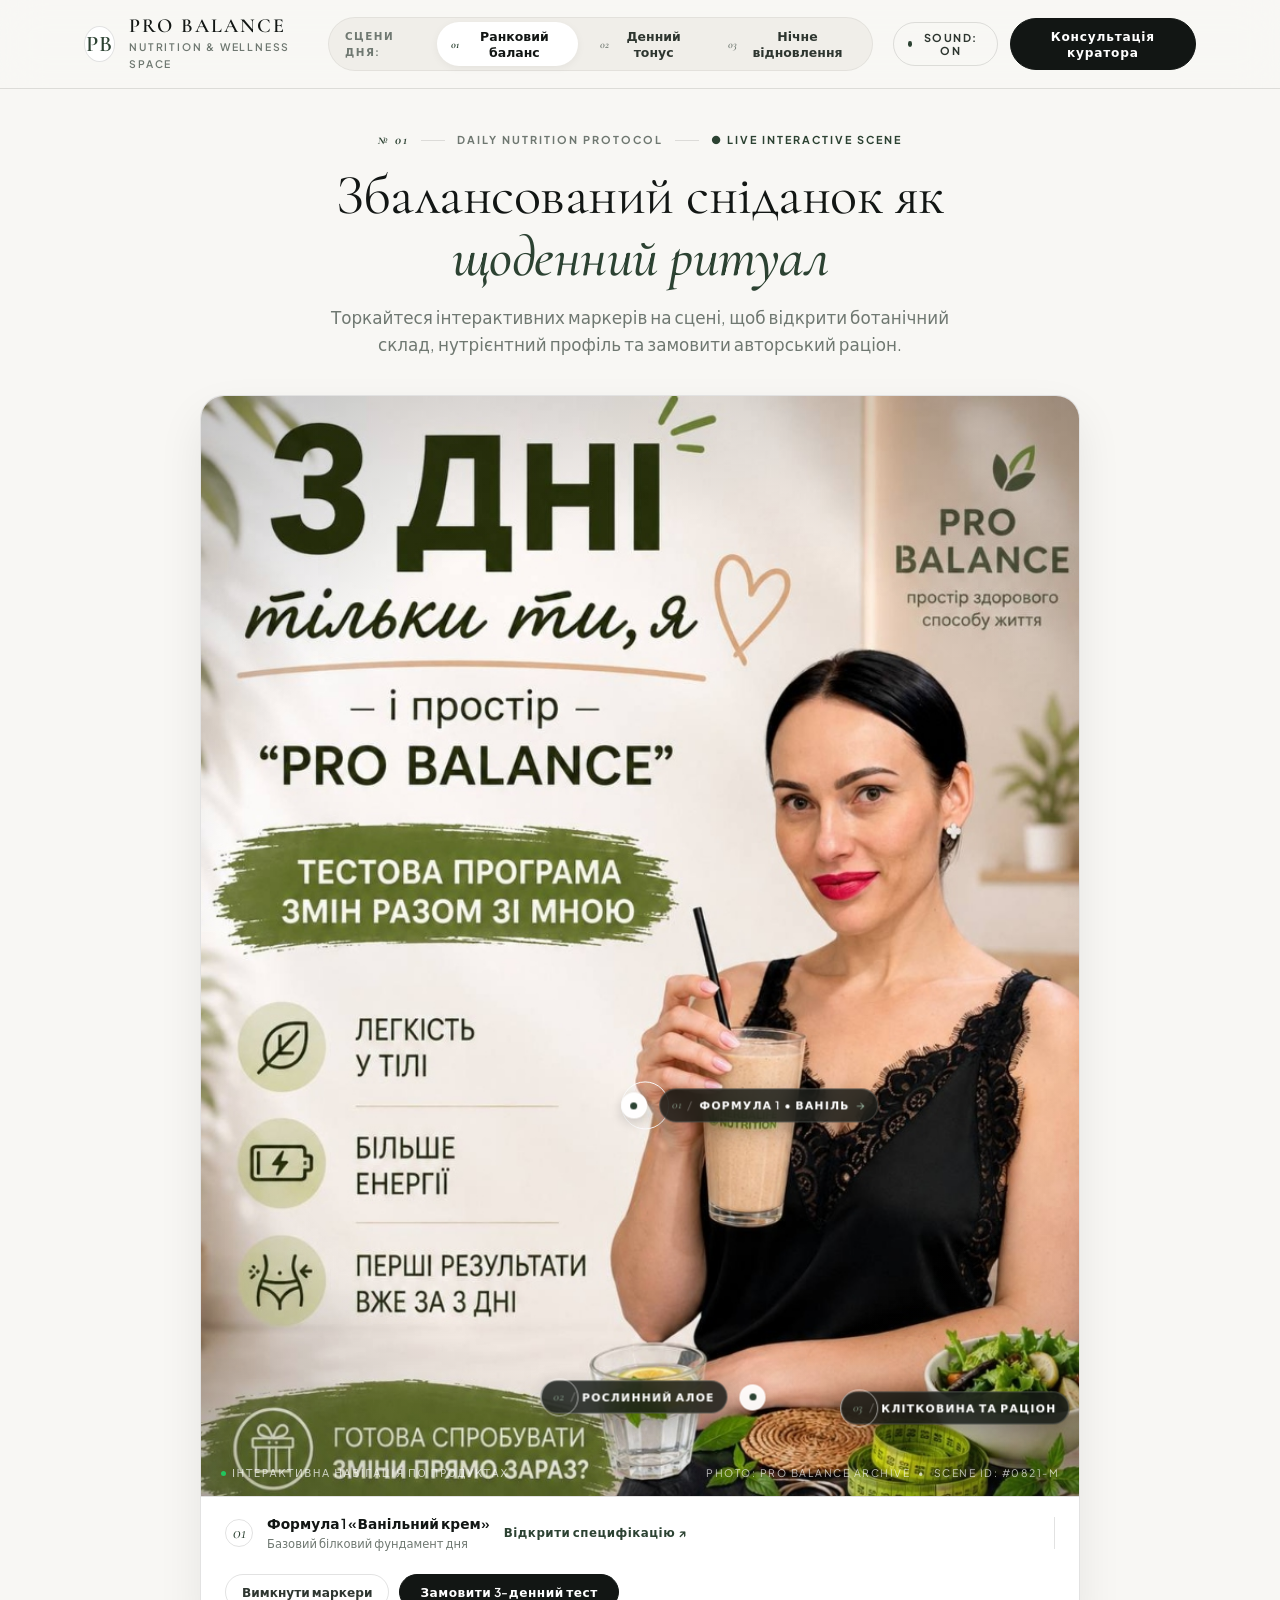
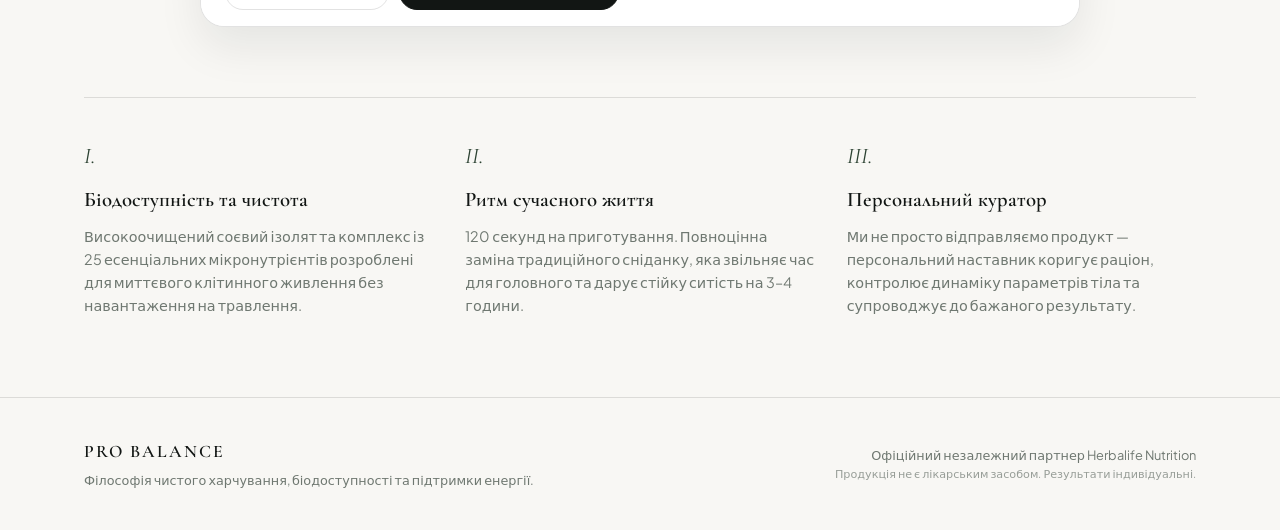
==== index.html @ 7506a728 "Deploy Herbalife WebApp" ====
<!DOCTYPE html>
<html lang="uk">
<head>
  <meta charset="UTF-8">
  <meta name="viewport" content="width=device-width, initial-scale=1.0">
  <title>PRO BALANCE • The Art of Daily Nutrition</title>
  
  <!-- Premium Editorial Typography -->
  <link rel="preconnect" href="https://fonts.googleapis.com">
  <link rel="preconnect" href="https://fonts.gstatic.com" crossorigin>
  <link href="https://fonts.googleapis.com/css2?family=Cormorant+Garamond:ital,wght@0,400;0,500;0,600;0,700;1,400;1,600&family=Plus+Jakarta+Sans:wght@300;400;500;600;700&display=swap" rel="stylesheet">
  <!-- Telegram Web App SDK -->
  <script src="https://telegram.org/js/telegram-web-app.js"></script>
  <link rel="stylesheet" href="style.css">
</head>
<body class="editorial-theme">

  <!-- Header: Quiet Luxury Navigation -->
  <header class="luxury-header">
    <div class="header-inner">
      <div class="brand-block">
        <span class="brand-monogram">PB</span>
        <div class="brand-titles">
          <span class="brand-name">PRO BALANCE</span>
          <span class="brand-tag">NUTRITION & WELLNESS SPACE</span>
        </div>
      </div>

      <nav class="scene-curator">
        <span class="curator-label">СЦЕНИ ДНЯ:</span>
        <button class="scene-tab active" data-scene="morning">
          <span class="tab-index">01</span> Ранковий баланс
        </button>
        <button class="scene-tab" data-scene="day">
          <span class="tab-index">02</span> Денний тонус
        </button>
        <button class="scene-tab" data-scene="night">
          <span class="tab-index">03</span> Нічне відновлення
        </button>
      </nav>

      <div class="header-tools">
        <button id="soundToggle" class="tool-btn" title="Акустичний супровід">
          <span class="tool-dot"></span>
          <span class="tool-label">SOUND: ON</span>
        </button>
        <button id="bookConsultBtn" class="primary-pill-btn">
          Консультація куратора
        </button>
      </div>
    </div>
  </header>

  <!-- Main Hero Stage -->
  <main class="editorial-main">
    <div class="editorial-container">
      
      <!-- Top Editorial Headline -->
      <div class="editorial-header-text">
        <div class="sub-heading-row">
          <span class="num-prefix">№ 01</span>
          <span class="divider-line"></span>
          <span class="category-title">DAILY NUTRITION PROTOCOL</span>
          <span class="divider-line"></span>
          <span class="status-indicator">● LIVE INTERACTIVE SCENE</span>
        </div>
        <h1 class="main-editorial-title">
          Збалансований сніданок як <em>щоденний ритуал</em>
        </h1>
        <p class="editorial-lead">
          Торкайтеся інтерактивних маркерів на сцені, щоб відкрити ботанічний склад, нутрієнтний профіль та замовити авторський раціон.
        </p>
      </div>

      <!-- INTERACTIVE STAGE: Editorial Frame -->
      <div class="stage-frame">
        <div class="stage-inner" id="stageContainer">
          
          <!-- Hero Photograph -->
          <img 
            src="images/hero-scene.jpg" 
            alt="Ранковий ритуал харчування з коктейлем Формула 1" 
            class="stage-image"
          />

          <!-- Subtle Atmospheric Lighting Overlay -->
          <div class="stage-vignette"></div>

          <!-- ============================================== -->
          <!-- MINIMALIST HOTSPOT 1: The Cocktail Shake       -->
          <!-- ============================================== -->
          <div class="quiet-hotspot hotspot-cocktail" id="spotShake" data-target="modalShake">
            <!-- Minimal Expanding Ring -->
            <div class="quiet-pulse-ring"></div>
            
            <!-- Sleek Interactive Dot Trigger -->
            <button class="quiet-dot-trigger" aria-label="Відкрити картку коктейлю">
              <span class="dot-core"></span>
            </button>

            <!-- Refined Glass Label Tag -->
            <div class="quiet-label-tag">
              <span class="tag-index">01</span>
              <span class="tag-separator">/</span>
              <span class="tag-name">Формула 1 • Ваніль</span>
              <span class="tag-arrow">→</span>
            </div>

            <!-- Sleek Minimalist Hover Spec Card -->
            <div class="quiet-preview-box">
              <div class="spec-col-img">
                <img src="images/product-shake.webp" alt="Баночка" class="spec-mini-can">
              </div>
              <div class="spec-col-details">
                <span class="spec-mono-label">HERBALIFE NUTRITION</span>
                <span class="spec-title">Збалансований коктейль</span>
                <div class="spec-metrics">
                  <span>25 вітамінів</span> • <span>20г білка</span> • <span>200 ккал</span>
                </div>
                <span class="spec-action">Натисніть для специфікації →</span>
              </div>
            </div>
          </div>

          <!-- ============================================== -->
          <!-- MINIMALIST HOTSPOT 2: Aloe Drink (Water)       -->
          <!-- ============================================== -->
          <div class="quiet-hotspot hotspot-aloe" id="spotAloe" data-target="modalAloe">
            <div class="quiet-pulse-ring subtle"></div>
            <button class="quiet-dot-trigger" aria-label="Рослинний напій Алое">
              <span class="dot-core"></span>
            </button>
            <div class="quiet-label-tag">
              <span class="tag-index">02</span>
              <span class="tag-separator">/</span>
              <span class="tag-name">Рослинний Алое</span>
            </div>
          </div>

          <!-- ============================================== -->
          <!-- MINIMALIST HOTSPOT 3: Diet & Bowl              -->
          <!-- ============================================== -->
          <div class="quiet-hotspot hotspot-diet" id="spotDiet" data-target="modalDiet">
            <div class="quiet-pulse-ring subtle"></div>
            <button class="quiet-dot-trigger" aria-label="Раціон та клітковина">
              <span class="dot-core"></span>
            </button>
            <div class="quiet-label-tag">
              <span class="tag-index">03</span>
              <span class="tag-separator">/</span>
              <span class="tag-name">Клітковина та Раціон</span>
            </div>
          </div>

          <!-- Bottom Stage Meta Strip -->
          <div class="stage-footer-meta">
            <div class="meta-left">
              <span class="meta-dot"></span>
              <span class="meta-text">Інтерактивна навігація по продуктах</span>
            </div>
            <div class="meta-right">
              <span>PHOTO: PRO BALANCE ARCHIVE</span>
              <span>•</span>
              <span>SCENE ID: #0821-M</span>
            </div>
          </div>

        </div>

        <!-- Stage Bottom Curation Bar -->
        <div class="stage-curation-bar">
          <div class="curation-item" id="quickOpenShake">
            <span class="curation-num">01</span>
            <div class="curation-text">
              <strong>Формула 1 «Ванільний крем»</strong>
              <span>Базовий білковий фундамент дня</span>
            </div>
            <span class="curation-btn">Відкрити специфікацію ↗</span>
          </div>

          <div class="curation-divider"></div>

          <div class="curation-actions">
            <button class="btn-clean-ghost" id="pulseControlBtn">
              Вимкнути маркери
            </button>
            <button class="btn-clean-dark" id="btnQuickOrder">
              Замовити 3-денний тест
            </button>
          </div>
        </div>
      </div>

      <!-- Brand Philosophy / Editorial Grid -->
      <section class="editorial-manifesto">
        <div class="manifesto-col">
          <span class="col-num">I.</span>
          <h3>Біодоступність та чистота</h3>
          <p>
            Високоочищений соєвий ізолят та комплекс із 25 есенціальних мікронутрієнтів розроблені для миттєвого клітинного живлення без навантаження на травлення.
          </p>
        </div>
        <div class="manifesto-col">
          <span class="col-num">II.</span>
          <h3>Ритм сучасного життя</h3>
          <p>
            120 секунд на приготування. Повноцінна заміна традиційного сніданку, яка звільняє час для головного та дарує стійку ситість на 3–4 години.
          </p>
        </div>
        <div class="manifesto-col">
          <span class="col-num">III.</span>
          <h3>Персональний куратор</h3>
          <p>
            Ми не просто відправляємо продукт — персональний наставник коригує раціон, контролює динаміку параметрів тіла та супроводжує до бажаного результату.
          </p>
        </div>
      </section>

    </div>
  </main>

  <!-- ============================================================
       MODAL: FORMULA 1 (Quiet Luxury Editorial Specification)
       ============================================================ -->
  <div class="luxury-modal-overlay" id="modalShake" role="dialog" aria-modal="true">
    <div class="luxury-modal-window">
      <button class="luxury-close-btn" id="closeShakeBtn" aria-label="Закрити">&times;</button>
      
      <div class="modal-content-grid">
        
        <!-- Left: Pure Visual Studio -->
        <div class="modal-studio-pane">
          <div class="studio-header-meta">
            <span class="studio-code">ART. #0141</span>
            <span class="studio-badge">FORMULA 1 ORIGINAL</span>
          </div>

          <div class="studio-canvas" id="studioCanvas">
            <div class="studio-light-halo"></div>
            <img 
              src="images/product-shake.webp" 
              alt="Herbalife Formula 1 Canister" 
              class="studio-canister-img"
              id="studioCanister"
            />
            <div class="studio-pedestal"></div>
          </div>

          <!-- Clinical Micro-Specs -->
          <div class="clinical-specs">
            <div class="spec-cell">
              <span class="cell-number">20 g</span>
              <span class="cell-label">PROTEIN COMPLEX</span>
            </div>
            <div class="spec-sep"></div>
            <div class="spec-cell">
              <span class="cell-number">25</span>
              <span class="cell-label">VITAMINS & MINERALS</span>
            </div>
            <div class="spec-sep"></div>
            <div class="spec-cell">
              <span class="cell-number">214</span>
              <span class="cell-label">KCAL / SERVING</span>
            </div>
          </div>

          <div class="studio-footer-note">
            Сертифіковано згідно міжнародних стандартів контролю якості.
          </div>
        </div>

        <!-- Right: Curated Specification & Order -->
        <div class="modal-spec-pane">
          <div class="spec-header">
            <span class="spec-kicker">ЗБАЛАНСОВАНИЙ КОКТЕЙЛЬ</span>
            <h2 class="spec-main-title">Формула 1</h2>
            <span class="spec-french-subtitle">Formule 1 • Shake Nutritionnel Équilibré</span>
          </div>

          <div class="spec-editorial-text">
            Науково вивірена матриця рослинного білка високого ступеня очищення, харчових волокон та антиоксидантного комплексу. Створена для легкого контролю ваги, підтримки м'язового тонусу та чиforegroundної енергії.
          </div>

          <!-- Flavour Swatches (Monochrome & Minimalist) -->
          <div class="spec-block">
            <div class="block-header">
              <span class="block-title">ОБЕРІТЬ СМАКОВИЙ ПРОФІЛЬ:</span>
              <span class="flavor-name-display" id="selectedFlavorDisplay">Ванільний крем</span>
            </div>
            
            <div class="flavor-swatches">
              <button class="swatch-btn active" data-flavor="Ванільний крем" title="Ванільний крем">
                <span class="swatch-circle vanilla"></span>
                <span class="swatch-text">Ваніль</span>
              </button>
              <button class="swatch-btn" data-flavor="Шоколадний велюр" title="Шоколадний велюр">
                <span class="swatch-circle choco"></span>
                <span class="swatch-text">Шоколад</span>
              </button>
              <button class="swatch-btn" data-flavor="Свіжа полуниця" title="Свіжа полуниця">
                <span class="swatch-circle berry"></span>
                <span class="swatch-text">Полуниця</span>
              </button>
              <button class="swatch-btn" data-flavor="Ароматне капучино" title="Ароматне капучино">
                <span class="swatch-circle coffee"></span>
                <span class="swatch-text">Капучино</span>
              </button>
              <button class="swatch-btn" data-flavor="Печиво з вершками" title="Печиво з вершками">
                <span class="swatch-circle cookie"></span>
                <span class="swatch-text">Печиво</span>
              </button>
            </div>
          </div>

          <!-- Format Choice (Clean Minimal Cards) -->
          <div class="spec-block">
            <div class="block-header">
              <span class="block-title">ФОРМАТ ПОСТАВКИ:</span>
            </div>

            <div class="format-options">
              <label class="format-card active">
                <input type="radio" name="formatOption" value="test-drive" checked>
                <div class="format-content">
                  <div class="format-top">
                    <span class="format-badge">СТАРТОВИЙ НАБІР</span>
                    <span class="format-price">3-Денний Тест</span>
                  </div>
                  <div class="format-desc">
                    Сет пробних порцій + концентрат Алое + супровід персонального консультанта.
                  </div>
                </div>
              </label>

              <label class="format-card">
                <input type="radio" name="formatOption" value="full-jar">
                <div class="format-content">
                  <div class="format-top">
                    <span class="format-badge subtle">ПОВНИЙ КУРС</span>
                    <span class="format-price">Банка 550 г (21 порція)</span>
                  </div>
                  <div class="format-desc">
                    Базовий місячний курс щоденних збалансованих сніданків.
                  </div>
                </div>
              </label>
            </div>
          </div>

          <!-- Order Actions -->
          <div class="spec-cta-row">
            <button class="btn-luxury-action" id="openCheckoutFromShake">
              Оформити замовлення
            </button>
            <button class="btn-luxury-outline" id="openChatConsult">
              Поставити питання нутриціологу
            </button>
          </div>

          <div class="spec-terms-note">
            Офіційний продукт Herbalife Nutrition • Доставка Новою Поштою по всій Україні • Безпечна оплата
          </div>

        </div>

      </div>
    </div>
  </div>

  <!-- ============================================================
       SECONDARY MODAL: ALOE CONCENTRATE
       ============================================================ -->
  <div class="luxury-modal-overlay" id="modalAloe" role="dialog" aria-modal="true">
    <div class="luxury-modal-window mini-luxury">
      <button class="luxury-close-btn" data-close-generic>&times;</button>
      <div class="mini-luxury-inner">
        <span class="spec-kicker">ГІДРАТАЦІЯ ТА ОЧИЩЕННЯ</span>
        <h2 class="spec-main-title">Рослинний напій Алое</h2>
        <p class="mini-spec-text">
          Органічний сік листя алое вера першого холодного віджиму. М'яко готує шлунково-кишковий тракт до прийому поживних речовин, регулює природний водний баланс та очищує організм.
        </p>
        <div class="mini-bullets">
          <div class="mini-bullet-item">🌿 Природний детокс на клітинному рівні</div>
          <div class="mini-bullet-item">💧 Допомагає пити норму чистої води щодня</div>
          <div class="mini-bullet-item">🍋 Освіжаючий м'який цитрусовий акорд</div>
        </div>
        <button class="btn-luxury-action full" id="orderAloeAction">Додати в програму →</button>
      </div>
    </div>
  </div>

  <!-- ============================================================
       SECONDARY MODAL: DIET & PROTOCOL
       ============================================================ -->
  <div class="luxury-modal-overlay" id="modalDiet" role="dialog" aria-modal="true">
    <div class="luxury-modal-window mini-luxury">
      <button class="luxury-close-btn" data-close-generic>&times;</button>
      <div class="mini-luxury-inner">
        <span class="spec-kicker">СИСТЕМА PRO BALANCE</span>
        <h2 class="spec-main-title">Індивідуальний раціон</h2>
        <p class="mini-spec-text">
          Коктейль — це ключова ланка, проте фінальний результат залежить від гармонії всього дня: достатньої кількості овочевої клітковини, здорових жирів та правильного питного режиму.
        </p>
        <div class="mini-bullets">
          <div class="mini-bullet-item">📐 Програма персоналізується під ваш графік і звички</div>
          <div class="mini-bullet-item">⚖️ Фіксація перших змін у самопочутті за 72 години</div>
          <div class="mini-bullet-item">📲 Щоденний контакт із персональним наставником</div>
        </div>
        <button class="btn-luxury-action full" id="orderDietAction">Замовити розрахунок раціону →</button>
      </div>
    </div>
  </div>

  <!-- ============================================================
       CHECKOUT / CONSULTATION MODAL
       ============================================================ -->
  <div class="luxury-modal-overlay" id="modalCheckout" role="dialog" aria-modal="true">
    <div class="luxury-modal-window checkout-luxury">
      <button class="luxury-close-btn" id="closeCheckoutBtn">&times;</button>
      
      <div id="checkoutFormBlock">
        <span class="spec-kicker">ПЕРСОНАЛЬНИЙ ЗАПИТ</span>
        <h2 class="spec-main-title">Оформлення програми</h2>
        <p class="checkout-product-tag" id="checkoutTargetSummary">
          Обраний продукт: <strong>Формула 1 (Ваніль) • 3-Денний Тест</strong>
        </p>

        <form class="luxury-form" id="orderForm">
          <div class="field-group">
            <label for="clientName">Ваше ім'я</label>
            <input type="text" id="clientName" placeholder="Олена" required>
          </div>

          <div class="field-group">
            <label for="clientPhone">Телефон або нік у Telegram</label>
            <input type="text" id="clientPhone" placeholder="+38 (0__) ___-__-__ або @username" required>
          </div>

          <div class="field-group">
            <label>Бажаний формат зв'язку:</label>
            <div class="channel-selector">
              <label class="channel-card active">
                <input type="radio" name="commChannel" value="Telegram" checked>
                <span>Telegram</span>
              </label>
              <label class="channel-card">
                <input type="radio" name="commChannel" value="Viber">
                <span>Viber</span>
              </label>
              <label class="channel-card">
                <input type="radio" name="commChannel" value="Phone">
                <span>Телефонний дзвінок</span>
              </label>
            </div>
          </div>

          <button type="submit" class="btn-luxury-action full">
            Надіслати запит куратору
          </button>
        </form>
      </div>

      <!-- Success Screen -->
      <div id="checkoutSuccessBlock" style="display: none;" class="success-screen">
        <span class="success-mark">✓</span>
        <h2 class="spec-main-title">Запит прийнято</h2>
        <p class="success-text">
          Ваш персональний куратор простору <strong>Pro Balance</strong> зв'яжеться з вами протягом кількох хвилин для уточнення деталей доставки та підбору раціону.
        </p>
        <div class="success-details" id="successDetailsBox"></div>
        <button class="btn-luxury-outline full" id="btnFinishSuccess">Повернутися до сцени</button>
      </div>

    </div>
  </div>

  <!-- Footer: Editorial Footnote -->
  <footer class="luxury-footer">
    <div class="footer-inner">
      <div class="footer-col">
        <span class="footer-logo">PRO BALANCE</span>
        <p>Філософія чистого харчування, біодоступності та підтримки енергії.</p>
      </div>
      <div class="footer-col right">
        <span>Офіційний незалежний партнер Herbalife Nutrition</span>
        <span class="footer-note">Продукція не є лікарським засобом. Результати індивідуальні.</span>
      </div>
    </div>
  </footer>

  <script src="script.js"></script>
</body>
</html>
---- style.css ----
/* ============================================================
   PRO BALANCE • Editorial Quiet Luxury Design System
   Inspired by AG1, Ritual, Aesop, Kinfolk & High-End Wellness
   ============================================================ */

:root {
  --font-serif: 'Cormorant Garamond', 'Playfair Display', Georgia, serif;
  --font-sans: 'Plus Jakarta Sans', system-ui, -apple-system, sans-serif;

  /* Luxury Organic Palette */
  --c-bg: #f8f7f4;
  --c-bg-subtle: #f0eee9;
  --c-surface: #ffffff;
  --c-surface-glass: rgba(255, 255, 255, 0.85);

  --c-obsidian: #121614;
  --c-stone: #2e3630;
  --c-muted: #6f7871;
  --c-border: rgba(18, 22, 20, 0.12);
  --c-border-light: rgba(18, 22, 20, 0.06);

  --c-matcha: #2c4232;
  --c-matcha-light: #3d5a44;
  --c-sage: #8fa895;
  --c-gold-hairline: rgba(197, 160, 89, 0.4);

  --shadow-subtle: 0 4px 20px rgba(18, 22, 20, 0.04);
  --shadow-card: 0 20px 45px rgba(18, 22, 20, 0.08);
  --shadow-modal: 0 35px 80px rgba(10, 14, 12, 0.22);

  --radius-xs: 4px;
  --radius-sm: 8px;
  --radius-md: 16px;
  --radius-lg: 24px;
  --radius-full: 9999px;

  --ease-editorial: cubic-bezier(0.16, 1, 0.3, 1);
  --ease-soft: cubic-bezier(0.25, 0.8, 0.25, 1);
}

* {
  box-sizing: border-box;
  margin: 0;
  padding: 0;
}

body.editorial-theme {
  font-family: var(--font-sans);
  background-color: var(--c-bg);
  color: var(--c-stone);
  line-height: 1.6;
  -webkit-font-smoothing: antialiased;
  -moz-osx-font-smoothing: grayscale;
  overflow-x: hidden;
}

/* Base Editorial Container */
.editorial-container {
  max-width: 1160px;
  margin: 0 auto;
  padding: 0 24px;
}

/* ============================================================
   HEADER: Minimalist & Architectural
   ============================================================ */
.luxury-header {
  position: sticky;
  top: 0;
  z-index: 100;
  background: rgba(248, 247, 244, 0.88);
  backdrop-filter: blur(20px);
  -webkit-backdrop-filter: blur(20px);
  border-bottom: 1px solid var(--c-border);
  padding: 16px 0;
}

.header-inner {
  max-width: 1160px;
  margin: 0 auto;
  padding: 0 24px;
  display: flex;
  align-items: center;
  justify-content: space-between;
  gap: 20px;
}

.brand-block {
  display: flex;
  align-items: center;
  gap: 14px;
}

.brand-monogram {
  font-family: var(--font-serif);
  font-size: 1.4rem;
  font-weight: 600;
  letter-spacing: 1px;
  color: var(--c-matcha);
  width: 36px;
  height: 36px;
  border: 1px solid var(--c-border);
  display: flex;
  align-items: center;
  justify-content: center;
  border-radius: 50%;
  background: white;
}

.brand-titles {
  display: flex;
  flex-direction: column;
}

.brand-name {
  font-family: var(--font-serif);
  font-size: 1.25rem;
  font-weight: 600;
  letter-spacing: 2px;
  color: var(--c-obsidian);
  line-height: 1;
}

.brand-tag {
  font-size: 0.65rem;
  font-weight: 600;
  letter-spacing: 1.8px;
  color: var(--c-muted);
  margin-top: 3px;
}

/* Scene Curator Navigation */
.scene-curator {
  display: flex;
  align-items: center;
  gap: 8px;
  background: var(--c-bg-subtle);
  padding: 4px 6px;
  border-radius: var(--radius-full);
  border: 1px solid var(--c-border-light);
}

.curator-label {
  font-size: 0.65rem;
  font-weight: 700;
  letter-spacing: 1.5px;
  color: var(--c-muted);
  padding: 0 10px;
}

.scene-tab {
  background: transparent;
  border: none;
  font-family: var(--font-sans);
  font-size: 0.78rem;
  font-weight: 600;
  color: var(--c-stone);
  padding: 6px 14px;
  border-radius: var(--radius-full);
  cursor: pointer;
  display: flex;
  align-items: center;
  gap: 6px;
  transition: all 0.25s var(--ease-soft);
}

.tab-index {
  font-size: 0.68rem;
  font-family: var(--font-serif);
  color: var(--c-muted);
  font-style: italic;
}

.scene-tab:hover {
  color: var(--c-obsidian);
  background: rgba(255, 255, 255, 0.6);
}

.scene-tab.active {
  background: var(--c-surface);
  color: var(--c-obsidian);
  box-shadow: 0 2px 8px rgba(0,0,0,0.05);
}

.scene-tab.active .tab-index {
  color: var(--c-matcha);
  font-weight: 700;
}

/* Header Tools */
.header-tools {
  display: flex;
  align-items: center;
  gap: 12px;
}

.tool-btn {
  background: transparent;
  border: 1px solid var(--c-border);
  padding: 8px 14px;
  border-radius: var(--radius-full);
  font-family: var(--font-sans);
  font-size: 0.68rem;
  font-weight: 700;
  letter-spacing: 1.5px;
  color: var(--c-stone);
  cursor: pointer;
  display: flex;
  align-items: center;
  gap: 6px;
  transition: all 0.2s;
}

.tool-btn:hover {
  border-color: var(--c-obsidian);
  color: var(--c-obsidian);
}

.tool-dot {
  width: 6px;
  height: 6px;
  border-radius: 50%;
  background: var(--c-matcha);
}

.tool-btn.muted .tool-dot {
  background: #cbd5e1;
}

.primary-pill-btn {
  background: var(--c-obsidian);
  color: white;
  border: 1px solid var(--c-obsidian);
  font-family: var(--font-sans);
  font-size: 0.76rem;
  font-weight: 600;
  letter-spacing: 0.8px;
  padding: 9px 18px;
  border-radius: var(--radius-full);
  cursor: pointer;
  transition: all 0.25s var(--ease-editorial);
}

.primary-pill-btn:hover {
  background: var(--c-matcha);
  border-color: var(--c-matcha);
  transform: translateY(-1px);
}

/* ============================================================
   MAIN EDITORIAL STAGE
   ============================================================ */
.editorial-main {
  padding: 40px 0 80px;
}

.editorial-header-text {
  text-align: center;
  max-width: 820px;
  margin: 0 auto 36px;
}

.sub-heading-row {
  display: flex;
  align-items: center;
  justify-content: center;
  gap: 12px;
  font-size: 0.68rem;
  font-weight: 700;
  letter-spacing: 2px;
  color: var(--c-muted);
  margin-bottom: 14px;
}

.num-prefix {
  font-family: var(--font-serif);
  font-size: 0.85rem;
  font-style: italic;
  color: var(--c-matcha);
}

.divider-line {
  width: 24px;
  height: 1px;
  background: var(--c-border);
}

.status-indicator {
  color: var(--c-matcha);
  font-weight: 700;
}

.main-editorial-title {
  font-family: var(--font-serif);
  font-size: clamp(2.2rem, 4.4vw, 3.8rem);
  font-weight: 400;
  color: var(--c-obsidian);
  line-height: 1.1;
  letter-spacing: -0.5px;
  margin-bottom: 16px;
}

.main-editorial-title em {
  font-style: italic;
  font-weight: 500;
  color: var(--c-matcha);
}

.editorial-lead {
  font-size: 1.05rem;
  color: var(--c-muted);
  max-width: 640px;
  margin: 0 auto;
  font-weight: 400;
  line-height: 1.6;
}

/* ============================================================
   STAGE FRAME & INTERACTIVE PHOTOGRAPH
   ============================================================ */
.stage-frame {
  background: var(--c-surface);
  border-radius: var(--radius-lg);
  box-shadow: var(--shadow-card);
  border: 1px solid var(--c-border);
  overflow: hidden;
  position: relative;
  max-width: 880px;
  margin: 0 auto;
}

.stage-inner {
  position: relative;
  width: 100%;
  overflow: hidden;
  background: #f1efea;
  user-select: none;
}

.stage-image {
  width: 100%;
  height: auto;
  display: block;
  object-fit: cover;
  transition: transform 0.8s var(--ease-editorial);
}

.stage-vignette {
  position: absolute;
  inset: 0;
  background: radial-gradient(circle at center, transparent 60%, rgba(18, 22, 20, 0.25) 100%);
  pointer-events: none;
}

/* ============================================================
   QUIET LUXURY HOTSPOTS (Minimal, Delicate, Architectural)
   ============================================================ */
.quiet-hotspot {
  position: absolute;
  transform: translate(-50%, -50%);
  z-index: 25;
  cursor: pointer;
  display: flex;
  align-items: center;
}

/* Precise positioning matching the shake in hand */
.hotspot-cocktail {
  left: 62.5%;
  top: 64.5%;
}

.hotspot-aloe {
  left: 51.5%;
  top: 91%;
}

.hotspot-diet {
  left: 88%;
  top: 92%;
}

/* Expanding Hairline Ring */
.quiet-pulse-ring {
  position: absolute;
  width: 48px;
  height: 48px;
  border-radius: 50%;
  border: 1px solid rgba(255, 255, 255, 0.95);
  pointer-events: none;
  animation: quietPulse 2.8s cubic-bezier(0.2, 0.8, 0.2, 1) infinite;
}

.quiet-pulse-ring.subtle {
  border-color: rgba(255, 255, 255, 0.6);
  width: 38px;
  height: 38px;
}

@keyframes quietPulse {
  0% {
    transform: scale(0.4);
    opacity: 0.9;
  }
  100% {
    transform: scale(1.6);
    opacity: 0;
  }
}

/* Core Dot Trigger */
.quiet-dot-trigger {
  width: 26px;
  height: 26px;
  border-radius: 50%;
  background: rgba(255, 255, 255, 0.92);
  backdrop-filter: blur(8px);
  -webkit-backdrop-filter: blur(8px);
  border: 1px solid rgba(255, 255, 255, 0.8);
  box-shadow: 0 4px 14px rgba(0, 0, 0, 0.2);
  display: flex;
  align-items: center;
  justify-content: center;
  cursor: pointer;
  position: relative;
  z-index: 2;
  transition: transform 0.3s var(--ease-editorial), background 0.3s;
}

.dot-core {
  width: 7px;
  height: 7px;
  border-radius: 50%;
  background: var(--c-matcha);
  transition: transform 0.2s;
}

.quiet-hotspot:hover .quiet-dot-trigger {
  transform: scale(1.2);
  background: #ffffff;
}

.quiet-hotspot:hover .dot-core {
  transform: scale(1.3);
}

/* Sleek Frosted Tag Label */
.quiet-label-tag {
  margin-left: 12px;
  background: rgba(18, 22, 20, 0.82);
  backdrop-filter: blur(12px);
  -webkit-backdrop-filter: blur(12px);
  color: white;
  border: 1px solid rgba(255, 255, 255, 0.18);
  padding: 6px 12px;
  border-radius: var(--radius-full);
  display: flex;
  align-items: center;
  gap: 6px;
  font-size: 0.72rem;
  letter-spacing: 0.8px;
  white-space: nowrap;
  box-shadow: 0 8px 24px rgba(0, 0, 0, 0.25);
  transition: all 0.25s var(--ease-editorial);
}

.tag-index {
  font-family: var(--font-serif);
  font-style: italic;
  font-size: 0.75rem;
  color: var(--c-sage);
}

.tag-separator {
  color: rgba(255, 255, 255, 0.3);
}

.tag-name {
  font-weight: 600;
  text-transform: uppercase;
  font-size: 0.68rem;
  letter-spacing: 1.2px;
}

.tag-arrow {
  color: var(--c-sage);
  font-size: 0.75rem;
  transition: transform 0.2s;
}

.quiet-hotspot:hover .tag-arrow {
  transform: translateX(3px);
}

.quiet-hotspot:hover .quiet-label-tag {
  background: rgba(18, 22, 20, 0.95);
  border-color: rgba(255, 255, 255, 0.35);
}

/* Secondary hotspot label positioning */
.hotspot-aloe .quiet-label-tag {
  margin-left: 0;
  margin-right: 12px;
  order: -1;
}

.hotspot-diet .quiet-label-tag {
  margin-left: 0;
  margin-right: 12px;
  order: -1;
}

/* Minimal Hover Preview Spec Box */
.quiet-preview-box {
  position: absolute;
  top: -110px;
  left: 50%;
  transform: translateX(-50%) translateY(8px);
  width: 250px;
  background: rgba(255, 255, 255, 0.96);
  backdrop-filter: blur(16px);
  -webkit-backdrop-filter: blur(16px);
  border: 1px solid var(--c-border);
  border-radius: var(--radius-md);
  padding: 12px;
  display: flex;
  align-items: center;
  gap: 12px;
  box-shadow: 0 16px 36px rgba(0, 0, 0, 0.18);
  opacity: 0;
  visibility: hidden;
  pointer-events: none;
  transition: all 0.3s var(--ease-editorial);
  z-index: 30;
}

.hotspot-cocktail:hover .quiet-preview-box {
  opacity: 1;
  visibility: visible;
  transform: translateX(-50%) translateY(0);
}

.spec-col-img {
  width: 44px;
  height: 60px;
  display: flex;
  align-items: center;
  justify-content: center;
  background: var(--c-bg-subtle);
  border-radius: var(--radius-xs);
  flex-shrink: 0;
}

.spec-mini-can {
  max-width: 100%;
  max-height: 100%;
  object-fit: contain;
}

.spec-col-details {
  display: flex;
  flex-direction: column;
  text-align: left;
}

.spec-mono-label {
  font-size: 0.6rem;
  font-weight: 700;
  letter-spacing: 1.5px;
  color: var(--c-muted);
}

.spec-title {
  font-family: var(--font-serif);
  font-size: 0.95rem;
  font-weight: 600;
  color: var(--c-obsidian);
  line-height: 1.2;
}

.spec-metrics {
  font-size: 0.65rem;
  color: var(--c-muted);
  margin: 3px 0 5px;
}

.spec-action {
  font-size: 0.68rem;
  color: var(--c-matcha);
  font-weight: 700;
}

/* Stage Bottom Metadata */
.stage-footer-meta {
  position: absolute;
  bottom: 14px;
  left: 20px;
  right: 20px;
  display: flex;
  justify-content: space-between;
  align-items: center;
  font-size: 0.65rem;
  letter-spacing: 1.5px;
  color: rgba(255, 255, 255, 0.7);
  pointer-events: none;
  text-transform: uppercase;
}

.meta-left {
  display: flex;
  align-items: center;
  gap: 6px;
}

.meta-dot {
  width: 5px;
  height: 5px;
  border-radius: 50%;
  background: #22c55e;
}

.meta-right {
  display: flex;
  gap: 8px;
}

/* ============================================================
   STAGE BOTTOM CURATION BAR
   ============================================================ */
.stage-curation-bar {
  display: flex;
  align-items: center;
  justify-content: space-between;
  padding: 16px 24px;
  background: white;
  border-top: 1px solid var(--c-border);
  gap: 20px;
  flex-wrap: wrap;
}

.curation-item {
  display: flex;
  align-items: center;
  gap: 14px;
  cursor: pointer;
  transition: opacity 0.2s;
}

.curation-item:hover {
  opacity: 0.8;
}

.curation-num {
  font-family: var(--font-serif);
  font-size: 1.1rem;
  font-style: italic;
  color: var(--c-matcha);
  width: 28px;
  height: 28px;
  border: 1px solid var(--c-border);
  display: flex;
  align-items: center;
  justify-content: center;
  border-radius: 50%;
}

.curation-text {
  display: flex;
  flex-direction: column;
}

.curation-text strong {
  font-size: 0.86rem;
  color: var(--c-obsidian);
  font-weight: 600;
}

.curation-text span {
  font-size: 0.72rem;
  color: var(--c-muted);
}

.curation-btn {
  font-size: 0.74rem;
  font-weight: 700;
  color: var(--c-matcha);
  letter-spacing: 0.5px;
}

.curation-divider {
  width: 1px;
  height: 32px;
  background: var(--c-border);
}

.curation-actions {
  display: flex;
  align-items: center;
  gap: 10px;
}

.btn-clean-ghost {
  background: transparent;
  border: 1px solid var(--c-border);
  color: var(--c-stone);
  font-family: var(--font-sans);
  font-size: 0.76rem;
  font-weight: 600;
  padding: 9px 16px;
  border-radius: var(--radius-full);
  cursor: pointer;
  transition: all 0.2s;
}

.btn-clean-ghost:hover {
  border-color: var(--c-obsidian);
  color: var(--c-obsidian);
}

.btn-clean-dark {
  background: var(--c-obsidian);
  color: white;
  border: 1px solid var(--c-obsidian);
  font-family: var(--font-sans);
  font-size: 0.76rem;
  font-weight: 600;
  letter-spacing: 0.5px;
  padding: 9px 20px;
  border-radius: var(--radius-full);
  cursor: pointer;
  transition: all 0.2s;
}

.btn-clean-dark:hover {
  background: var(--c-matcha);
  border-color: var(--c-matcha);
}

/* ============================================================
   EDITORIAL MANIFESTO (Under stage)
   ============================================================ */
.editorial-manifesto {
  display: grid;
  grid-template-columns: repeat(3, 1fr);
  gap: 32px;
  margin-top: 70px;
  padding-top: 40px;
  border-top: 1px solid var(--c-border);
}

.manifesto-col {
  text-align: left;
}

.col-num {
  font-family: var(--font-serif);
  font-size: 1.4rem;
  color: var(--c-matcha);
  display: block;
  margin-bottom: 10px;
  font-style: italic;
}

.manifesto-col h3 {
  font-family: var(--font-serif);
  font-size: 1.3rem;
  font-weight: 600;
  color: var(--c-obsidian);
  margin-bottom: 8px;
}

.manifesto-col p {
  font-size: 0.9rem;
  color: var(--c-muted);
  line-height: 1.6;
}

/* ============================================================
   LUXURY EDITORIAL MODALS
   ============================================================ */
.luxury-modal-overlay {
  position: fixed;
  inset: 0;
  background: rgba(14, 18, 15, 0.72);
  backdrop-filter: blur(14px);
  -webkit-backdrop-filter: blur(14px);
  display: flex;
  align-items: center;
  justify-content: center;
  padding: 24px;
  z-index: 1000;
  opacity: 0;
  visibility: hidden;
  transition: all 0.35s var(--ease-editorial);
}

.luxury-modal-overlay.active {
  opacity: 1;
  visibility: visible;
}

.luxury-modal-window {
  background: var(--c-surface);
  border-radius: var(--radius-lg);
  width: 100%;
  max-width: 920px;
  max-height: 90vh;
  overflow-y: auto;
  position: relative;
  box-shadow: var(--shadow-modal);
  border: 1px solid var(--c-border);
  transform: scale(0.95) translateY(15px);
  transition: all 0.35s var(--ease-editorial);
}

.luxury-modal-overlay.active .luxury-modal-window {
  transform: scale(1) translateY(0);
}

.luxury-close-btn {
  position: absolute;
  top: 20px;
  right: 20px;
  width: 36px;
  height: 36px;
  border-radius: 50%;
  border: 1px solid var(--c-border);
  background: white;
  font-size: 22px;
  color: var(--c-stone);
  cursor: pointer;
  display: flex;
  align-items: center;
  justify-content: center;
  transition: all 0.2s;
  z-index: 20;
}

.luxury-close-btn:hover {
  background: var(--c-obsidian);
  color: white;
  border-color: var(--c-obsidian);
}

/* Modal Content Grid */
.modal-content-grid {
  display: grid;
  grid-template-columns: 360px 1fr;
}

/* Left: Studio Pane */
.modal-studio-pane {
  background: var(--c-bg-subtle);
  padding: 40px 24px 30px;
  display: flex;
  flex-direction: column;
  align-items: center;
  justify-content: space-between;
  position: relative;
  border-right: 1px solid var(--c-border);
}

.studio-header-meta {
  width: 100%;
  display: flex;
  justify-content: space-between;
  align-items: center;
  font-size: 0.65rem;
  font-weight: 700;
  letter-spacing: 1.5px;
  color: var(--c-muted);
}

.studio-badge {
  color: var(--c-matcha);
}

.studio-canvas {
  position: relative;
  width: 220px;
  height: 270px;
  display: flex;
  align-items: center;
  justify-content: center;
  margin: 20px 0;
  perspective: 800px;
}

.studio-light-halo {
  position: absolute;
  width: 200px;
  height: 200px;
  background: radial-gradient(circle, rgba(255, 255, 255, 0.9) 0%, rgba(220, 226, 218, 0.4) 60%, transparent 80%);
  border-radius: 50%;
  z-index: 0;
}

.studio-canister-img {
  position: relative;
  max-width: 100%;
  max-height: 100%;
  object-fit: contain;
  z-index: 2;
  filter: drop-shadow(0 18px 25px rgba(18, 22, 20, 0.16));
  transition: transform 0.2s var(--ease-editorial);
}

.studio-pedestal {
  position: absolute;
  bottom: 8px;
  width: 130px;
  height: 12px;
  background: radial-gradient(ellipse at center, rgba(18, 22, 20, 0.18) 0%, transparent 75%);
  border-radius: 50%;
  z-index: 1;
}

/* Clinical Specs */
.clinical-specs {
  display: flex;
  align-items: center;
  justify-content: space-between;
  width: 100%;
  background: white;
  border: 1px solid var(--c-border);
  padding: 10px 14px;
  border-radius: var(--radius-sm);
}

.spec-cell {
  display: flex;
  flex-direction: column;
  text-align: center;
}

.cell-number {
  font-family: var(--font-serif);
  font-size: 1.15rem;
  font-weight: 600;
  color: var(--c-obsidian);
  line-height: 1.1;
}

.cell-label {
  font-size: 0.58rem;
  font-weight: 700;
  letter-spacing: 1px;
  color: var(--c-muted);
}

.spec-sep {
  width: 1px;
  height: 22px;
  background: var(--c-border);
}

.studio-footer-note {
  font-size: 0.65rem;
  color: var(--c-muted);
  text-align: center;
  margin-top: 14px;
}

/* Right: Specification & Order Pane */
.modal-spec-pane {
  padding: 40px 36px;
  display: flex;
  flex-direction: column;
}

.spec-header {
  margin-bottom: 12px;
}

.spec-kicker {
  font-size: 0.65rem;
  font-weight: 700;
  letter-spacing: 2px;
  color: var(--c-matcha);
  display: block;
  margin-bottom: 4px;
}

.spec-main-title {
  font-family: var(--font-serif);
  font-size: 2.1rem;
  font-weight: 600;
  color: var(--c-obsidian);
  line-height: 1.15;
}

.spec-french-subtitle {
  font-family: var(--font-serif);
  font-style: italic;
  font-size: 0.88rem;
  color: var(--c-muted);
  display: block;
  margin-top: 2px;
}

.spec-editorial-text {
  font-size: 0.92rem;
  color: var(--c-stone);
  line-height: 1.6;
  margin-bottom: 22px;
}

/* Spec Blocks */
.spec-block {
  margin-bottom: 20px;
}

.block-header {
  display: flex;
  justify-content: space-between;
  align-items: center;
  margin-bottom: 10px;
}

.block-title {
  font-size: 0.68rem;
  font-weight: 700;
  letter-spacing: 1.5px;
  color: var(--c-muted);
}

.flavor-name-display {
  font-size: 0.82rem;
  font-weight: 600;
  color: var(--c-matcha);
}

/* Swatches */
.flavor-swatches {
  display: flex;
  gap: 8px;
  flex-wrap: wrap;
}

.swatch-btn {
  background: white;
  border: 1px solid var(--c-border);
  padding: 6px 12px;
  border-radius: var(--radius-full);
  font-family: var(--font-sans);
  font-size: 0.78rem;
  font-weight: 600;
  color: var(--c-stone);
  cursor: pointer;
  display: flex;
  align-items: center;
  gap: 6px;
  transition: all 0.2s;
}

.swatch-btn:hover {
  border-color: var(--c-obsidian);
}

.swatch-btn.active {
  background: var(--c-obsidian);
  color: white;
  border-color: var(--c-obsidian);
}

.swatch-circle {
  width: 8px;
  height: 8px;
  border-radius: 50%;
}

.swatch-circle.vanilla { background: #eab308; }
.swatch-circle.choco { background: #5c3826; }
.swatch-circle.berry { background: #be123c; }
.swatch-circle.coffee { background: #78350f; }
.swatch-circle.cookie { background: #b45309; }

/* Format options */
.format-options {
  display: grid;
  grid-template-columns: 1fr 1fr;
  gap: 12px;
}

.format-card {
  border: 1px solid var(--c-border);
  border-radius: var(--radius-sm);
  padding: 12px 14px;
  cursor: pointer;
  background: white;
  transition: all 0.2s;
  display: block;
}

.format-card input[type="radio"] {
  display: none;
}

.format-card.active {
  border-color: var(--c-matcha);
  background: #fbfdfb;
  box-shadow: 0 4px 14px rgba(44, 66, 50, 0.08);
}

.format-top {
  display: flex;
  justify-content: space-between;
  align-items: center;
  margin-bottom: 4px;
}

.format-badge {
  font-size: 0.6rem;
  font-weight: 700;
  letter-spacing: 1px;
  color: var(--c-matcha);
}

.format-badge.subtle {
  color: var(--c-muted);
}

.format-price {
  font-size: 0.82rem;
  font-weight: 700;
  color: var(--c-obsidian);
}

.format-desc {
  font-size: 0.72rem;
  color: var(--c-muted);
  line-height: 1.4;
}

/* CTAs */
.spec-cta-row {
  display: flex;
  gap: 12px;
  margin-top: 8px;
  margin-bottom: 14px;
}

.btn-luxury-action {
  flex: 1;
  background: var(--c-obsidian);
  color: white;
  border: 1px solid var(--c-obsidian);
  font-family: var(--font-sans);
  font-size: 0.85rem;
  font-weight: 700;
  letter-spacing: 1px;
  text-transform: uppercase;
  padding: 13px 20px;
  border-radius: var(--radius-full);
  cursor: pointer;
  transition: all 0.25s var(--ease-editorial);
  text-align: center;
}

.btn-luxury-action:hover {
  background: var(--c-matcha);
  border-color: var(--c-matcha);
  transform: translateY(-1px);
  box-shadow: 0 8px 20px rgba(18, 22, 20, 0.15);
}

.btn-luxury-action.full {
  width: 100%;
}

.btn-luxury-outline {
  background: transparent;
  color: var(--c-stone);
  border: 1px solid var(--c-border);
  font-family: var(--font-sans);
  font-size: 0.8rem;
  font-weight: 600;
  padding: 12px 18px;
  border-radius: var(--radius-full);
  cursor: pointer;
  transition: all 0.2s;
}

.btn-luxury-outline:hover {
  border-color: var(--c-obsidian);
  color: var(--c-obsidian);
}

.btn-luxury-outline.full {
  width: 100%;
  margin-top: 14px;
}

.spec-terms-note {
  font-size: 0.68rem;
  color: var(--c-muted);
  text-align: center;
}

/* Mini Modals */
.mini-luxury {
  max-width: 480px;
  padding: 36px 30px;
}

.mini-spec-text {
  font-size: 0.92rem;
  color: var(--c-stone);
  line-height: 1.6;
  margin: 12px 0 20px;
}

.mini-bullets {
  display: flex;
  flex-direction: column;
  gap: 10px;
  margin-bottom: 24px;
  font-size: 0.85rem;
  color: var(--c-stone);
}

/* Checkout Modal */
.checkout-luxury {
  max-width: 500px;
  padding: 38px 32px;
}

.checkout-product-tag {
  font-size: 0.85rem;
  color: var(--c-muted);
  margin-bottom: 24px;
}

.checkout-product-tag strong {
  color: var(--c-matcha);
}

.field-group {
  margin-bottom: 18px;
}

.field-group label {
  display: block;
  font-size: 0.72rem;
  font-weight: 700;
  letter-spacing: 1px;
  text-transform: uppercase;
  color: var(--c-muted);
  margin-bottom: 6px;
}

.field-group input[type="text"] {
  width: 100%;
  padding: 12px 14px;
  border: 1px solid var(--c-border);
  border-radius: var(--radius-sm);
  font-family: var(--font-sans);
  font-size: 0.95rem;
  outline: none;
  background: var(--c-bg);
  transition: all 0.2s;
}

.field-group input[type="text"]:focus {
  border-color: var(--c-obsidian);
  background: white;
}

.channel-selector {
  display: grid;
  grid-template-columns: repeat(3, 1fr);
  gap: 8px;
}

.channel-card {
  border: 1px solid var(--c-border);
  border-radius: var(--radius-sm);
  padding: 9px 4px;
  text-align: center;
  font-size: 0.78rem;
  font-weight: 600;
  cursor: pointer;
  background: white;
  transition: all 0.2s;
}

.channel-card input[type="radio"] {
  display: none;
}

.channel-card.active {
  background: var(--c-obsidian);
  color: white;
  border-color: var(--c-obsidian);
}

/* Success Screen */
.success-screen {
  text-align: center;
  padding: 20px 0;
}

.success-mark {
  font-family: var(--font-serif);
  font-size: 2.8rem;
  color: var(--c-matcha);
  display: block;
  margin-bottom: 10px;
}

.success-text {
  font-size: 0.95rem;
  color: var(--c-muted);
  line-height: 1.6;
  margin: 10px 0 20px;
}

.success-details {
  background: var(--c-bg-subtle);
  border: 1px solid var(--c-border);
  border-radius: var(--radius-sm);
  padding: 14px;
  font-size: 0.85rem;
  text-align: left;
  margin-bottom: 20px;
  color: var(--c-stone);
}

/* ============================================================
   FOOTER
   ============================================================ */
.luxury-footer {
  border-top: 1px solid var(--c-border);
  padding: 40px 0;
  font-size: 0.8rem;
  color: var(--c-muted);
}

.footer-inner {
  max-width: 1160px;
  margin: 0 auto;
  padding: 0 24px;
  display: flex;
  justify-content: space-between;
  align-items: center;
  flex-wrap: wrap;
  gap: 20px;
}

.footer-logo {
  font-family: var(--font-serif);
  font-size: 1.1rem;
  font-weight: 600;
  letter-spacing: 2px;
  color: var(--c-obsidian);
  display: block;
  margin-bottom: 4px;
}

.footer-col.right {
  text-align: right;
  display: flex;
  flex-direction: column;
}

.footer-note {
  font-size: 0.7rem;
  opacity: 0.7;
}

/* ============================================================
   RESPONSIVE
   ============================================================ */
@media (max-width: 900px) {
  .modal-content-grid {
    grid-template-columns: 1fr;
  }
  .modal-studio-pane {
    border-right: none;
    border-bottom: 1px solid var(--c-border);
    padding: 30px 20px;
  }
  .modal-spec-pane {
    padding: 30px 20px;
  }
  .editorial-manifesto {
    grid-template-columns: 1fr;
    gap: 24px;
  }
}

@media (max-width: 768px) {
  .scene-curator {
    display: none;
  }
  .stage-curation-bar {
    flex-direction: column;
    align-items: stretch;
  }
  .curation-divider {
    display: none;
  }
  .curation-actions {
    justify-content: stretch;
  }
  .curation-actions button {
    flex: 1;
    text-align: center;
  }
  .format-options {
    grid-template-columns: 1fr;
  }
}
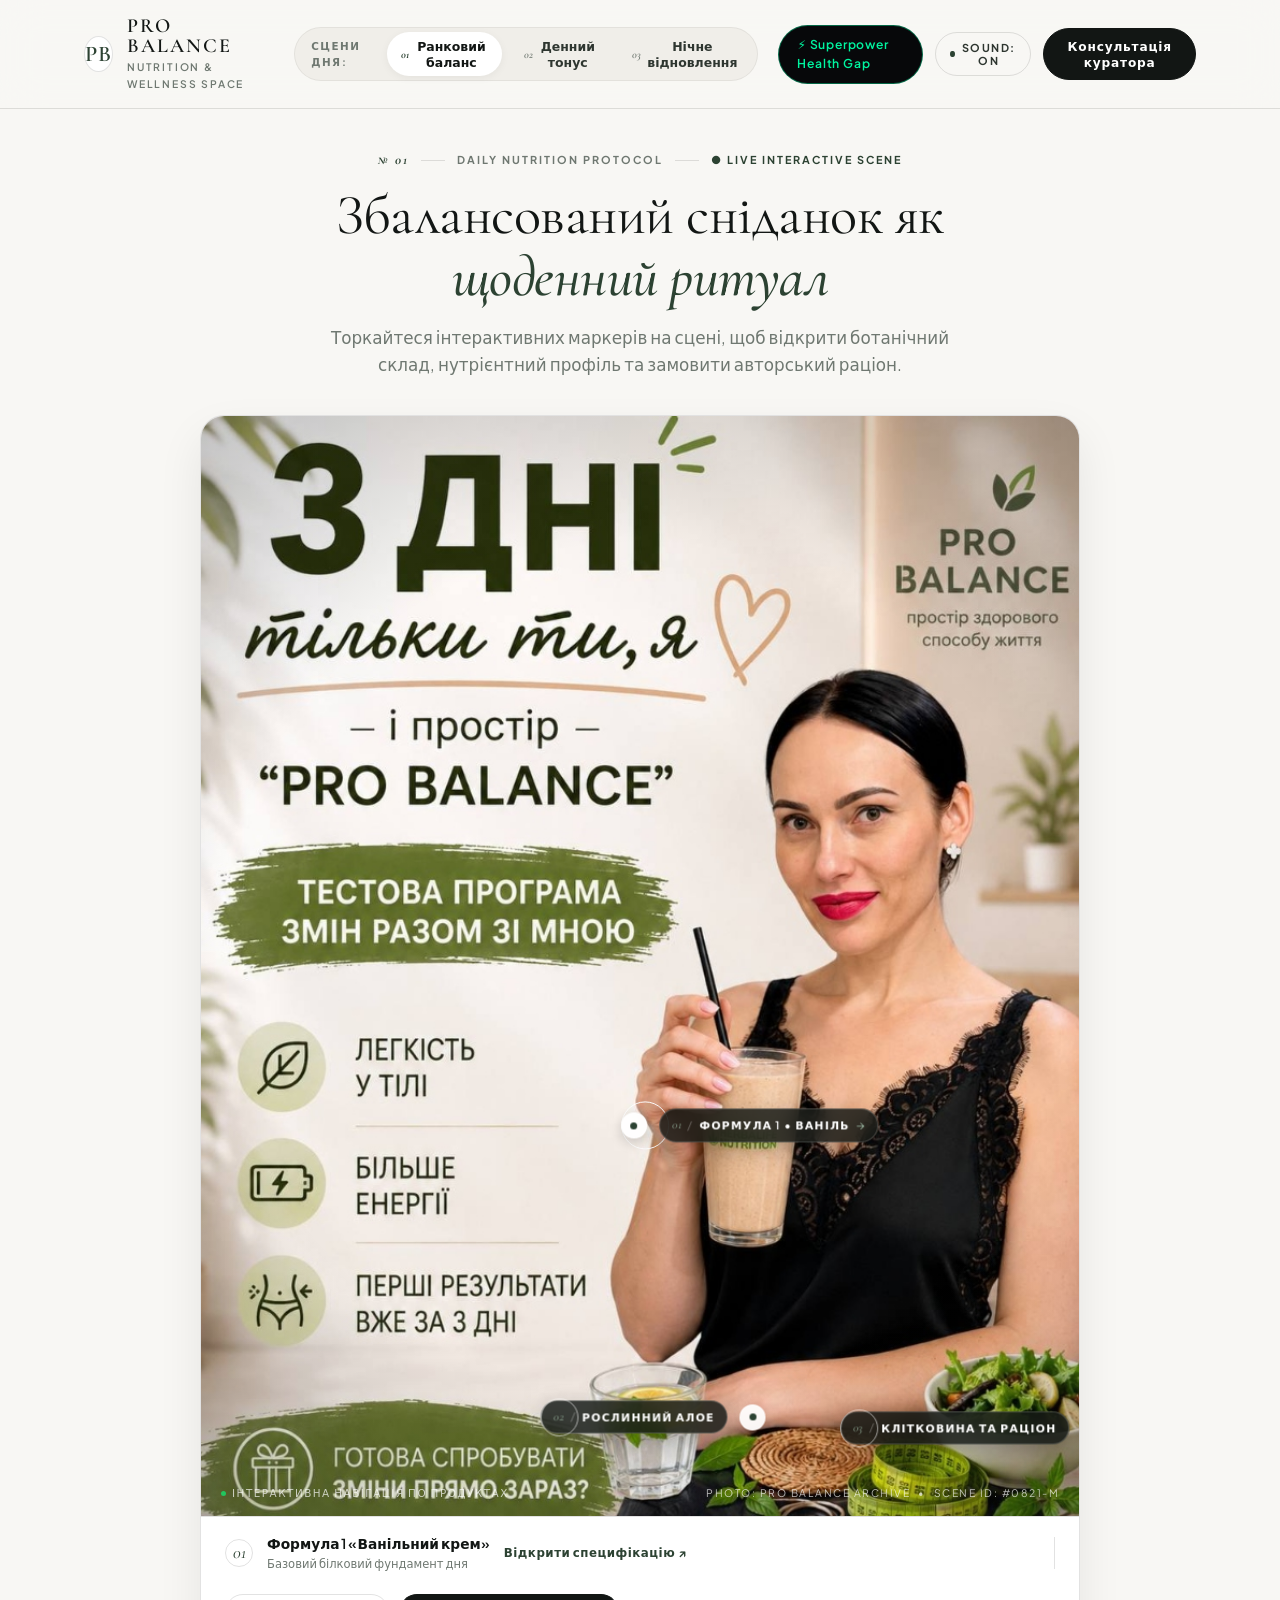
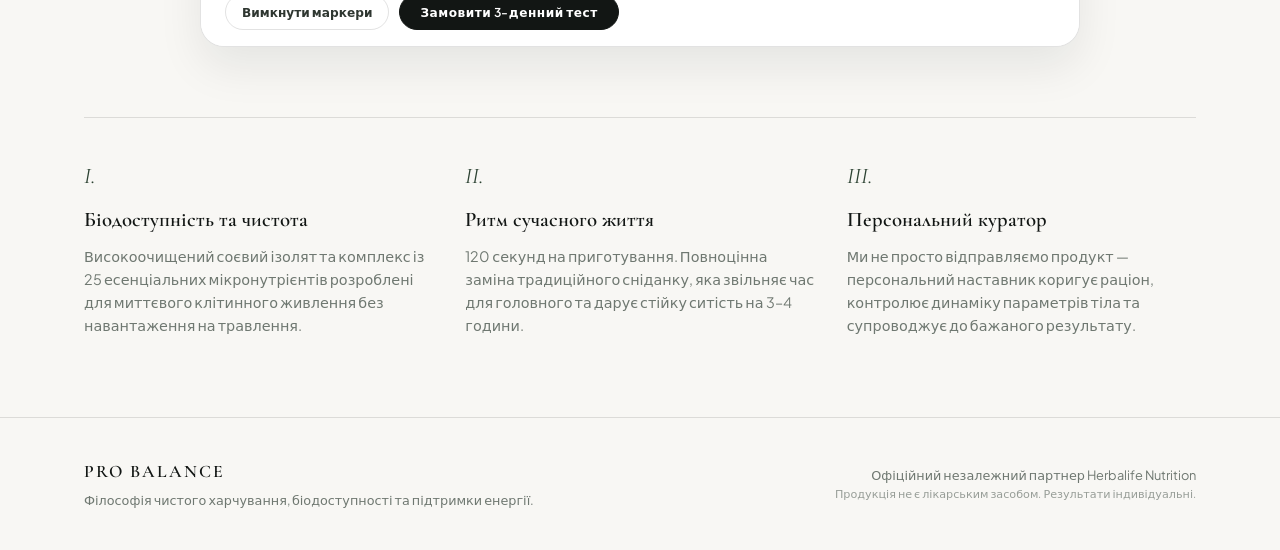
==== commit 5eefe2ca: "feat: add Superpower The Health Gap interactive longevity matrix" ====
--- a/index.html
+++ b/index.html
@@ -40,6 +40,9 @@
       </nav>
 
       <div class="header-tools">
+        <a href="health-gap.html" class="primary-pill-btn" style="background: #07080a; border: 1px solid rgba(0, 245, 160, 0.4); color: #00f5a0; text-decoration: none; display: inline-flex; align-items: center; gap: 6px;" title="Superpower: The Health Gap">
+          <span>⚡ Superpower Health Gap</span>
+        </a>
         <button id="soundToggle" class="tool-btn" title="Акустичний супровід">
           <span class="tool-dot"></span>
           <span class="tool-label">SOUND: ON</span>
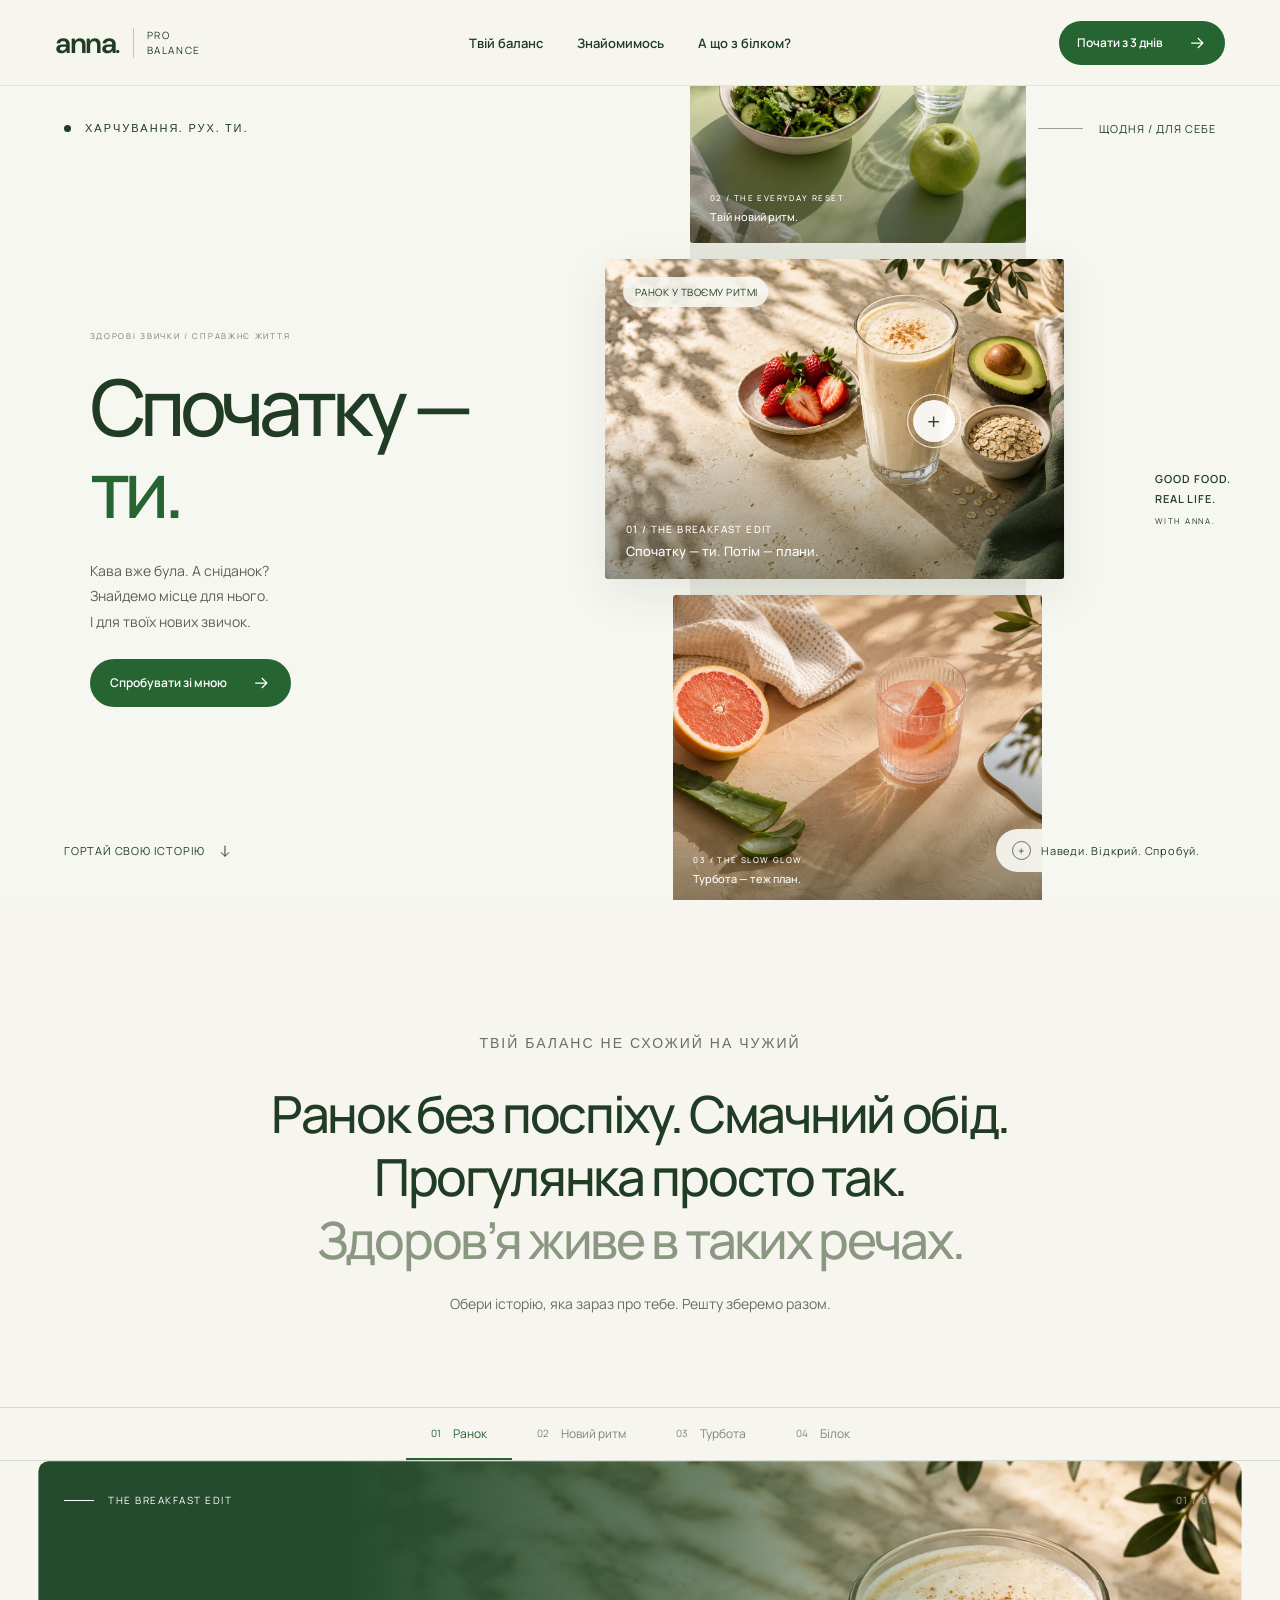
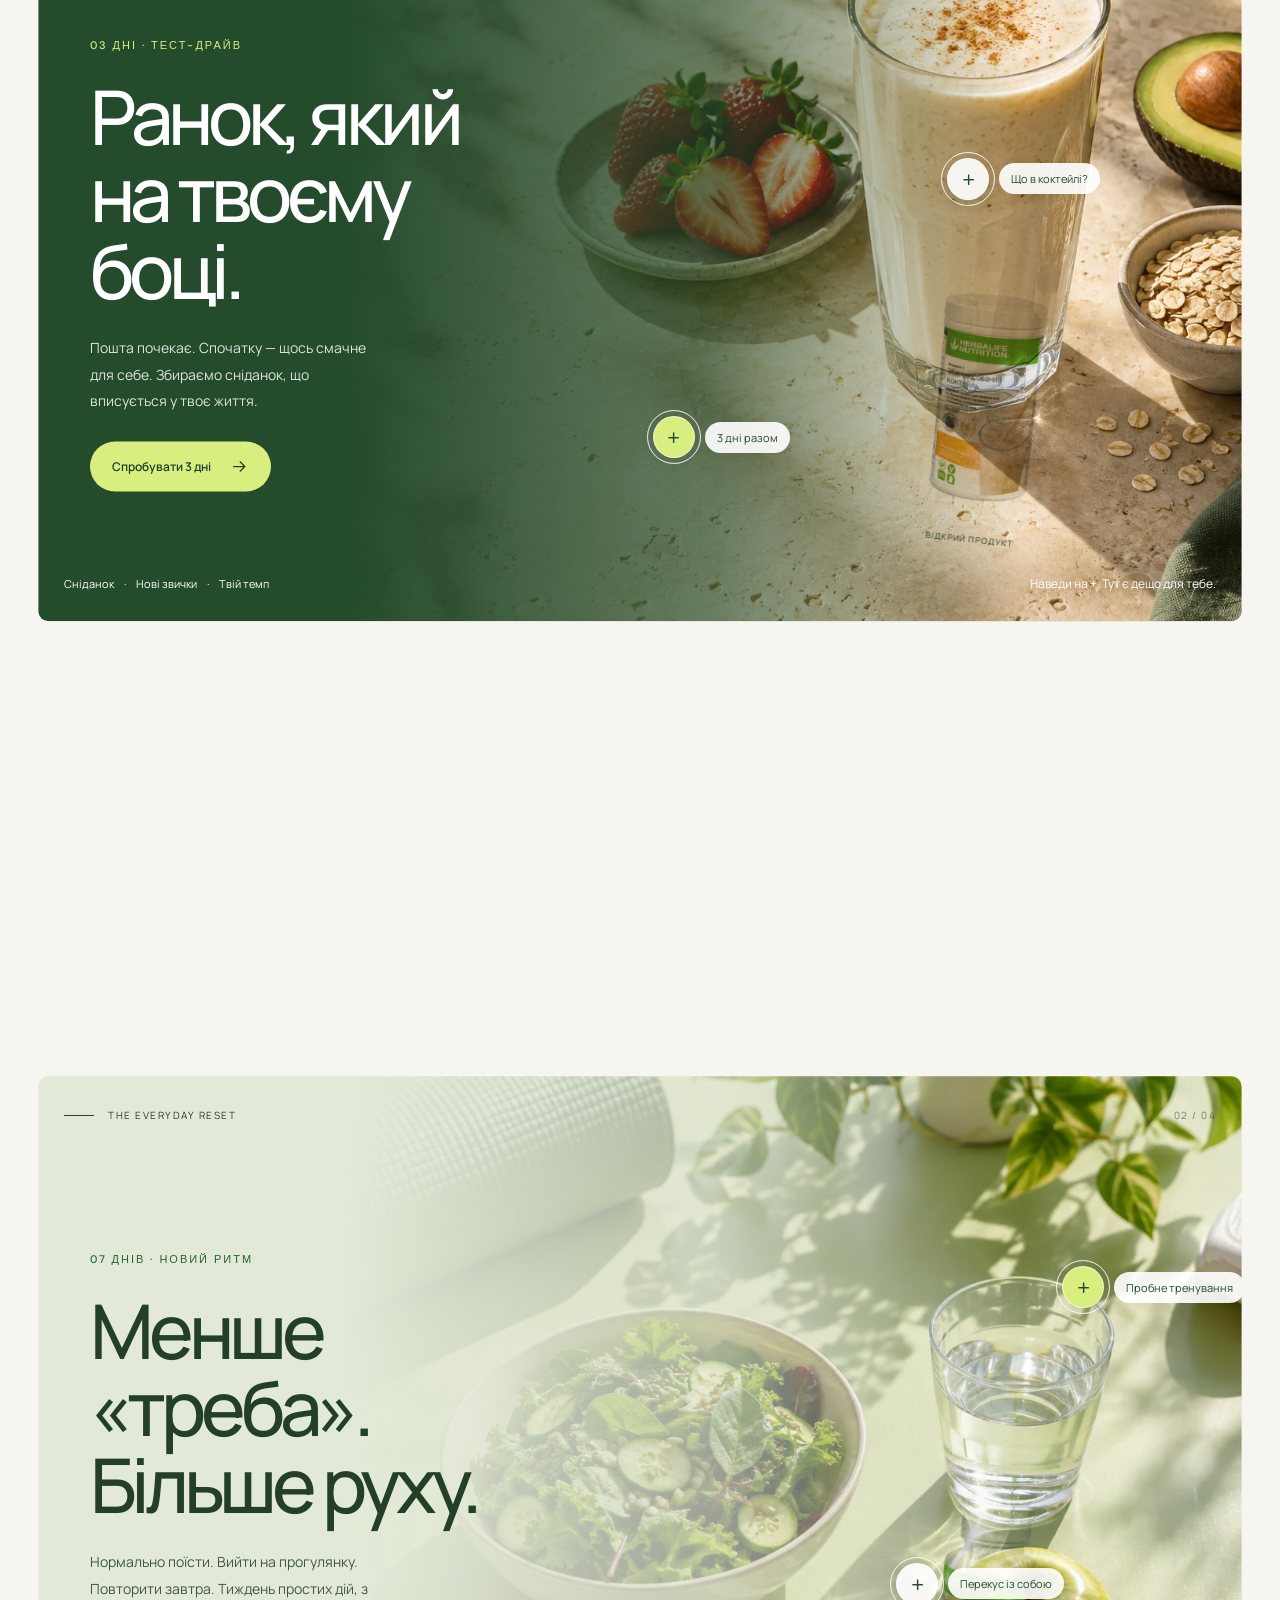
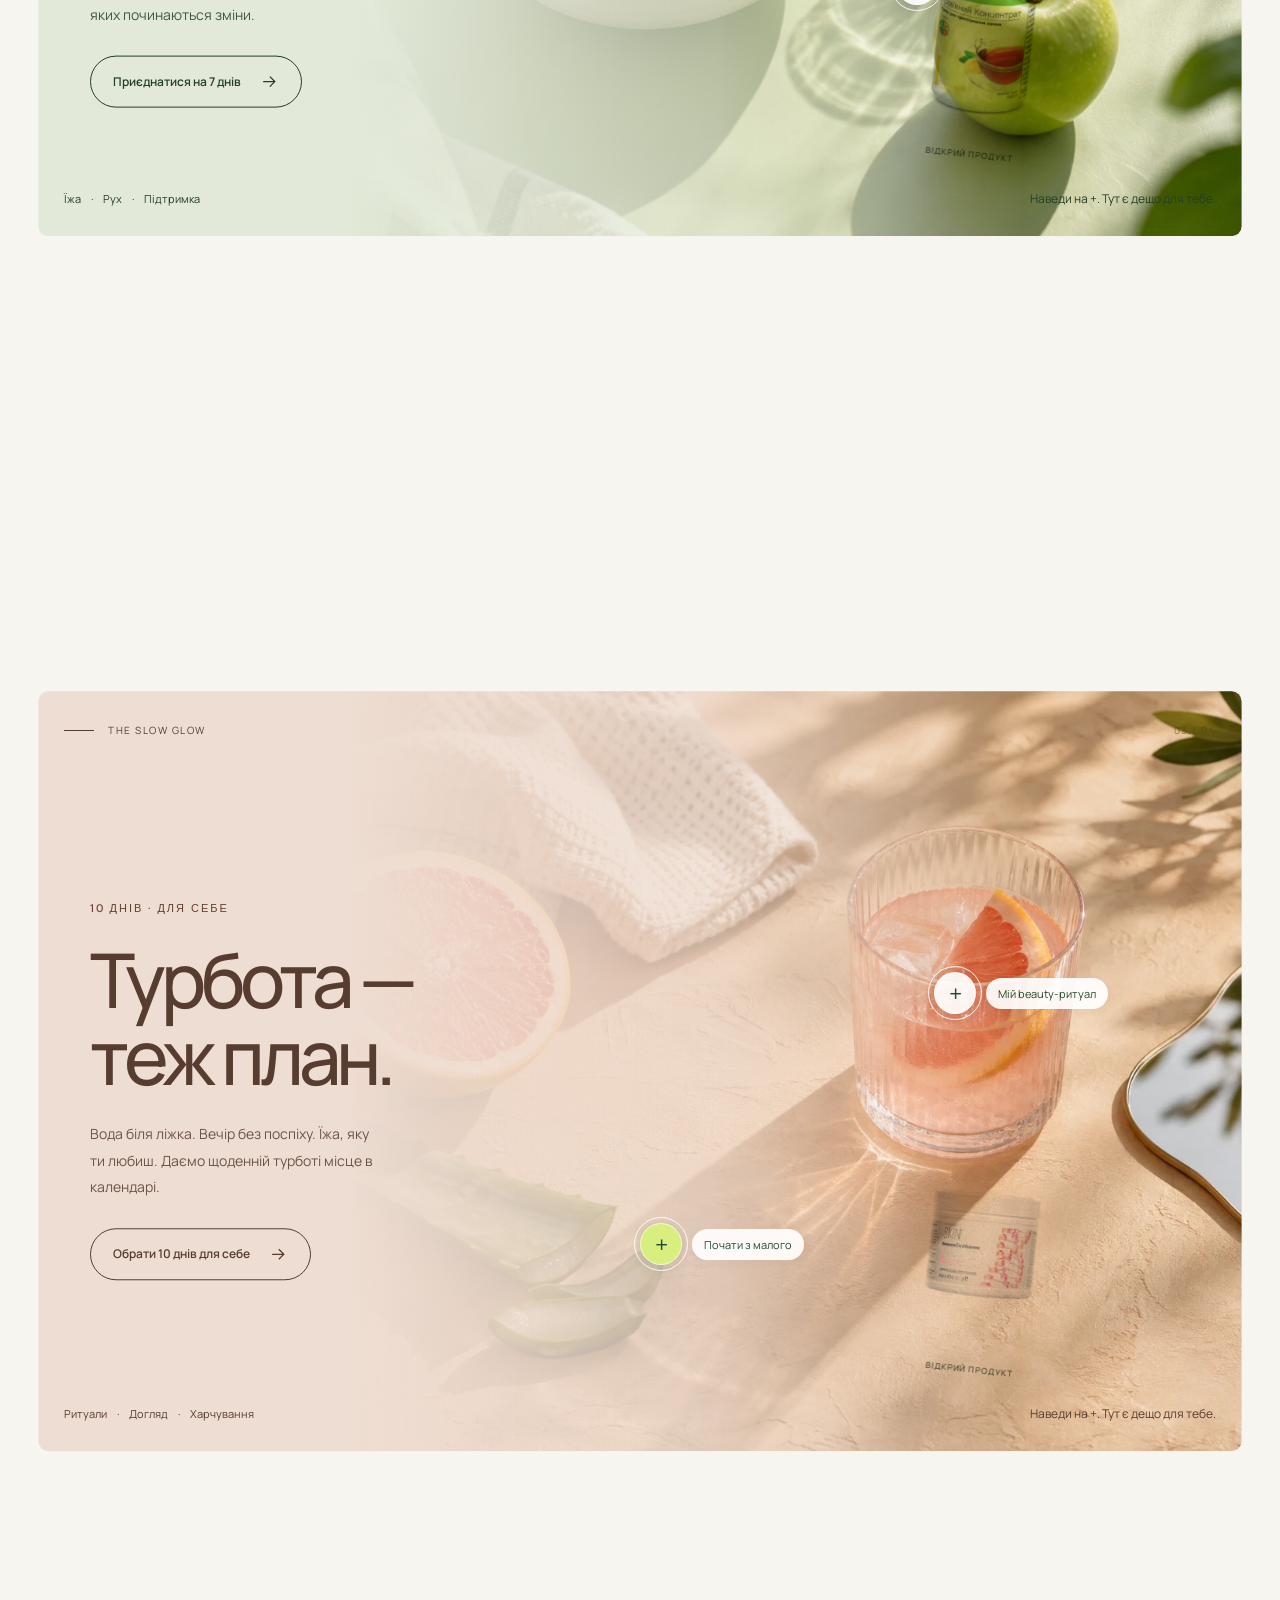
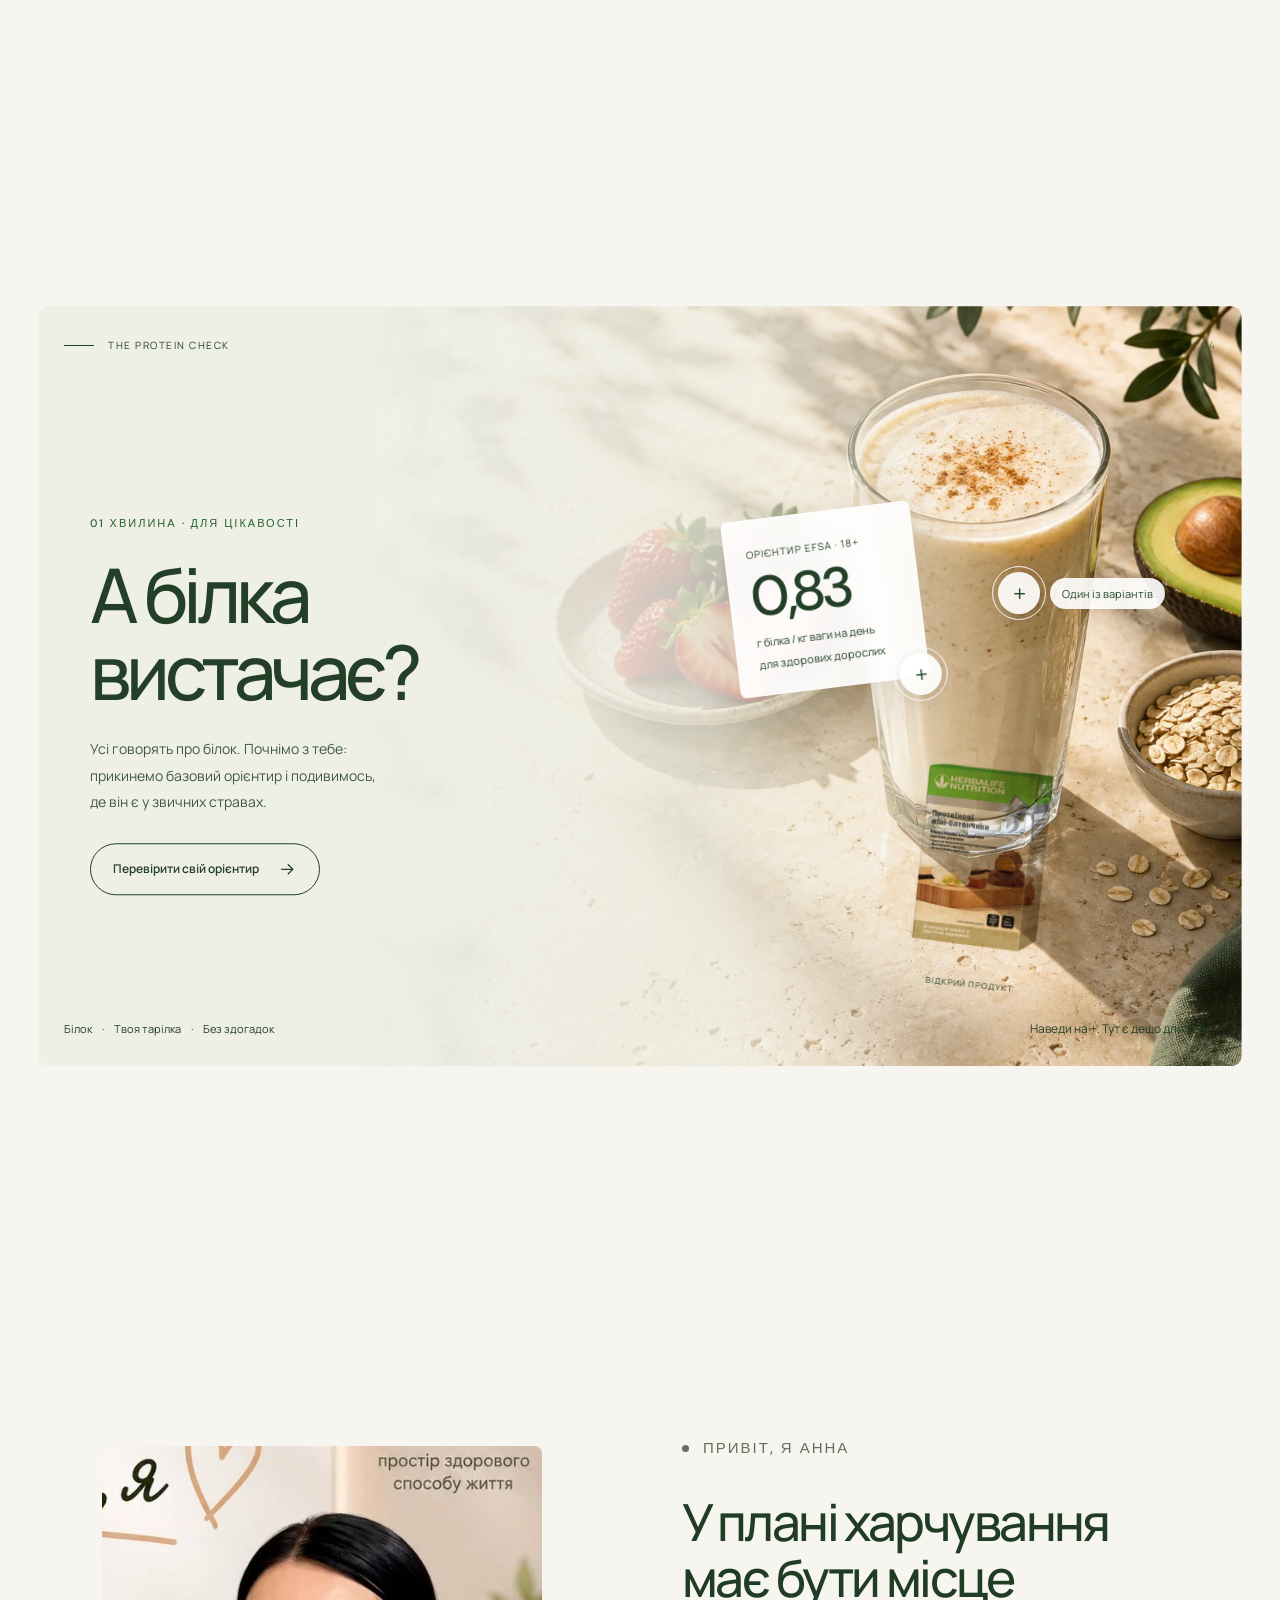
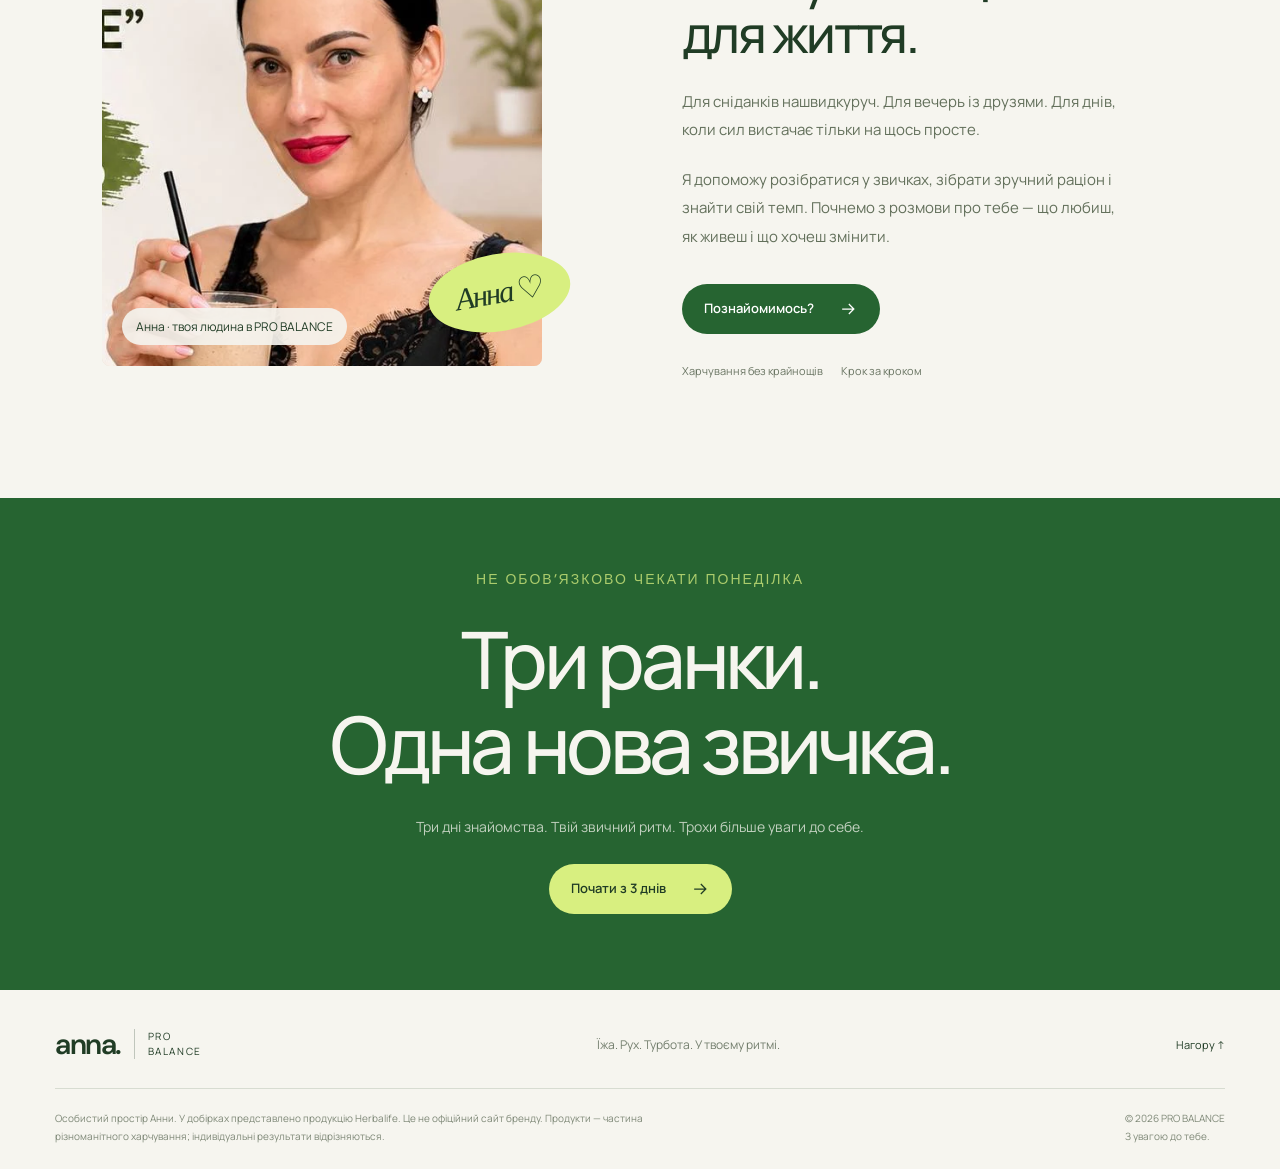
==== commit d0b4421d: "feat: deploy Anna Pro Balance interactive stories webapp with Telegram integration" ====
--- a/index.html
+++ b/index.html
@@ -1,496 +1,19 @@
-<!DOCTYPE html>
+<!doctype html>
 <html lang="uk">
 <head>
-  <meta charset="UTF-8">
-  <meta name="viewport" content="width=device-width, initial-scale=1.0">
-  <title>PRO BALANCE • The Art of Daily Nutrition</title>
+  <meta charset="utf-8">
+  <meta name="viewport" content="width=device-width, initial-scale=1, maximum-scale=1, user-scalable=no">
+  <meta name="theme-color" content="#266431">
+  <title>Анна · PRO BALANCE — здоров’я у твоєму ритмі</title>
+  <meta name="description" content="Їжа, рух і турбота про себе з Анною. Інтерактивні історії, прості щоденні ритуали та знайомство з твоїм балансом.">
   
-  <!-- Premium Editorial Typography -->
-  <link rel="preconnect" href="https://fonts.googleapis.com">
-  <link rel="preconnect" href="https://fonts.gstatic.com" crossorigin>
-  <link href="https://fonts.googleapis.com/css2?family=Cormorant+Garamond:ital,wght@0,400;0,500;0,600;0,700;1,400;1,600&family=Plus+Jakarta+Sans:wght@300;400;500;600;700&display=swap" rel="stylesheet">
   <!-- Telegram Web App SDK -->
   <script src="https://telegram.org/js/telegram-web-app.js"></script>
-  <link rel="stylesheet" href="style.css">
+  
+  <link rel="stylesheet" href="./styles.css">
+  <script src="./app.js" defer></script>
 </head>
-<body class="editorial-theme">
-
-  <!-- Header: Quiet Luxury Navigation -->
-  <header class="luxury-header">
-    <div class="header-inner">
-      <div class="brand-block">
-        <span class="brand-monogram">PB</span>
-        <div class="brand-titles">
-          <span class="brand-name">PRO BALANCE</span>
-          <span class="brand-tag">NUTRITION & WELLNESS SPACE</span>
-        </div>
-      </div>
-
-      <nav class="scene-curator">
-        <span class="curator-label">СЦЕНИ ДНЯ:</span>
-        <button class="scene-tab active" data-scene="morning">
-          <span class="tab-index">01</span> Ранковий баланс
-        </button>
-        <button class="scene-tab" data-scene="day">
-          <span class="tab-index">02</span> Денний тонус
-        </button>
-        <button class="scene-tab" data-scene="night">
-          <span class="tab-index">03</span> Нічне відновлення
-        </button>
-      </nav>
-
-      <div class="header-tools">
-        <a href="health-gap.html" class="primary-pill-btn" style="background: #07080a; border: 1px solid rgba(0, 245, 160, 0.4); color: #00f5a0; text-decoration: none; display: inline-flex; align-items: center; gap: 6px;" title="Superpower: The Health Gap">
-          <span>⚡ Superpower Health Gap</span>
-        </a>
-        <button id="soundToggle" class="tool-btn" title="Акустичний супровід">
-          <span class="tool-dot"></span>
-          <span class="tool-label">SOUND: ON</span>
-        </button>
-        <button id="bookConsultBtn" class="primary-pill-btn">
-          Консультація куратора
-        </button>
-      </div>
-    </div>
-  </header>
-
-  <!-- Main Hero Stage -->
-  <main class="editorial-main">
-    <div class="editorial-container">
-      
-      <!-- Top Editorial Headline -->
-      <div class="editorial-header-text">
-        <div class="sub-heading-row">
-          <span class="num-prefix">№ 01</span>
-          <span class="divider-line"></span>
-          <span class="category-title">DAILY NUTRITION PROTOCOL</span>
-          <span class="divider-line"></span>
-          <span class="status-indicator">● LIVE INTERACTIVE SCENE</span>
-        </div>
-        <h1 class="main-editorial-title">
-          Збалансований сніданок як <em>щоденний ритуал</em>
-        </h1>
-        <p class="editorial-lead">
-          Торкайтеся інтерактивних маркерів на сцені, щоб відкрити ботанічний склад, нутрієнтний профіль та замовити авторський раціон.
-        </p>
-      </div>
-
-      <!-- INTERACTIVE STAGE: Editorial Frame -->
-      <div class="stage-frame">
-        <div class="stage-inner" id="stageContainer">
-          
-          <!-- Hero Photograph -->
-          <img 
-            src="images/hero-scene.jpg" 
-            alt="Ранковий ритуал харчування з коктейлем Формула 1" 
-            class="stage-image"
-          />
-
-          <!-- Subtle Atmospheric Lighting Overlay -->
-          <div class="stage-vignette"></div>
-
-          <!-- ============================================== -->
-          <!-- MINIMALIST HOTSPOT 1: The Cocktail Shake       -->
-          <!-- ============================================== -->
-          <div class="quiet-hotspot hotspot-cocktail" id="spotShake" data-target="modalShake">
-            <!-- Minimal Expanding Ring -->
-            <div class="quiet-pulse-ring"></div>
-            
-            <!-- Sleek Interactive Dot Trigger -->
-            <button class="quiet-dot-trigger" aria-label="Відкрити картку коктейлю">
-              <span class="dot-core"></span>
-            </button>
-
-            <!-- Refined Glass Label Tag -->
-            <div class="quiet-label-tag">
-              <span class="tag-index">01</span>
-              <span class="tag-separator">/</span>
-              <span class="tag-name">Формула 1 • Ваніль</span>
-              <span class="tag-arrow">→</span>
-            </div>
-
-            <!-- Sleek Minimalist Hover Spec Card -->
-            <div class="quiet-preview-box">
-              <div class="spec-col-img">
-                <img src="images/product-shake.webp" alt="Баночка" class="spec-mini-can">
-              </div>
-              <div class="spec-col-details">
-                <span class="spec-mono-label">HERBALIFE NUTRITION</span>
-                <span class="spec-title">Збалансований коктейль</span>
-                <div class="spec-metrics">
-                  <span>25 вітамінів</span> • <span>20г білка</span> • <span>200 ккал</span>
-                </div>
-                <span class="spec-action">Натисніть для специфікації →</span>
-              </div>
-            </div>
-          </div>
-
-          <!-- ============================================== -->
-          <!-- MINIMALIST HOTSPOT 2: Aloe Drink (Water)       -->
-          <!-- ============================================== -->
-          <div class="quiet-hotspot hotspot-aloe" id="spotAloe" data-target="modalAloe">
-            <div class="quiet-pulse-ring subtle"></div>
-            <button class="quiet-dot-trigger" aria-label="Рослинний напій Алое">
-              <span class="dot-core"></span>
-            </button>
-            <div class="quiet-label-tag">
-              <span class="tag-index">02</span>
-              <span class="tag-separator">/</span>
-              <span class="tag-name">Рослинний Алое</span>
-            </div>
-          </div>
-
-          <!-- ============================================== -->
-          <!-- MINIMALIST HOTSPOT 3: Diet & Bowl              -->
-          <!-- ============================================== -->
-          <div class="quiet-hotspot hotspot-diet" id="spotDiet" data-target="modalDiet">
-            <div class="quiet-pulse-ring subtle"></div>
-            <button class="quiet-dot-trigger" aria-label="Раціон та клітковина">
-              <span class="dot-core"></span>
-            </button>
-            <div class="quiet-label-tag">
-              <span class="tag-index">03</span>
-              <span class="tag-separator">/</span>
-              <span class="tag-name">Клітковина та Раціон</span>
-            </div>
-          </div>
-
-          <!-- Bottom Stage Meta Strip -->
-          <div class="stage-footer-meta">
-            <div class="meta-left">
-              <span class="meta-dot"></span>
-              <span class="meta-text">Інтерактивна навігація по продуктах</span>
-            </div>
-            <div class="meta-right">
-              <span>PHOTO: PRO BALANCE ARCHIVE</span>
-              <span>•</span>
-              <span>SCENE ID: #0821-M</span>
-            </div>
-          </div>
-
-        </div>
-
-        <!-- Stage Bottom Curation Bar -->
-        <div class="stage-curation-bar">
-          <div class="curation-item" id="quickOpenShake">
-            <span class="curation-num">01</span>
-            <div class="curation-text">
-              <strong>Формула 1 «Ванільний крем»</strong>
-              <span>Базовий білковий фундамент дня</span>
-            </div>
-            <span class="curation-btn">Відкрити специфікацію ↗</span>
-          </div>
-
-          <div class="curation-divider"></div>
-
-          <div class="curation-actions">
-            <button class="btn-clean-ghost" id="pulseControlBtn">
-              Вимкнути маркери
-            </button>
-            <button class="btn-clean-dark" id="btnQuickOrder">
-              Замовити 3-денний тест
-            </button>
-          </div>
-        </div>
-      </div>
-
-      <!-- Brand Philosophy / Editorial Grid -->
-      <section class="editorial-manifesto">
-        <div class="manifesto-col">
-          <span class="col-num">I.</span>
-          <h3>Біодоступність та чистота</h3>
-          <p>
-            Високоочищений соєвий ізолят та комплекс із 25 есенціальних мікронутрієнтів розроблені для миттєвого клітинного живлення без навантаження на травлення.
-          </p>
-        </div>
-        <div class="manifesto-col">
-          <span class="col-num">II.</span>
-          <h3>Ритм сучасного життя</h3>
-          <p>
-            120 секунд на приготування. Повноцінна заміна традиційного сніданку, яка звільняє час для головного та дарує стійку ситість на 3–4 години.
-          </p>
-        </div>
-        <div class="manifesto-col">
-          <span class="col-num">III.</span>
-          <h3>Персональний куратор</h3>
-          <p>
-            Ми не просто відправляємо продукт — персональний наставник коригує раціон, контролює динаміку параметрів тіла та супроводжує до бажаного результату.
-          </p>
-        </div>
-      </section>
-
-    </div>
-  </main>
-
-  <!-- ============================================================
-       MODAL: FORMULA 1 (Quiet Luxury Editorial Specification)
-       ============================================================ -->
-  <div class="luxury-modal-overlay" id="modalShake" role="dialog" aria-modal="true">
-    <div class="luxury-modal-window">
-      <button class="luxury-close-btn" id="closeShakeBtn" aria-label="Закрити">&times;</button>
-      
-      <div class="modal-content-grid">
-        
-        <!-- Left: Pure Visual Studio -->
-        <div class="modal-studio-pane">
-          <div class="studio-header-meta">
-            <span class="studio-code">ART. #0141</span>
-            <span class="studio-badge">FORMULA 1 ORIGINAL</span>
-          </div>
-
-          <div class="studio-canvas" id="studioCanvas">
-            <div class="studio-light-halo"></div>
-            <img 
-              src="images/product-shake.webp" 
-              alt="Herbalife Formula 1 Canister" 
-              class="studio-canister-img"
-              id="studioCanister"
-            />
-            <div class="studio-pedestal"></div>
-          </div>
-
-          <!-- Clinical Micro-Specs -->
-          <div class="clinical-specs">
-            <div class="spec-cell">
-              <span class="cell-number">20 g</span>
-              <span class="cell-label">PROTEIN COMPLEX</span>
-            </div>
-            <div class="spec-sep"></div>
-            <div class="spec-cell">
-              <span class="cell-number">25</span>
-              <span class="cell-label">VITAMINS & MINERALS</span>
-            </div>
-            <div class="spec-sep"></div>
-            <div class="spec-cell">
-              <span class="cell-number">214</span>
-              <span class="cell-label">KCAL / SERVING</span>
-            </div>
-          </div>
-
-          <div class="studio-footer-note">
-            Сертифіковано згідно міжнародних стандартів контролю якості.
-          </div>
-        </div>
-
-        <!-- Right: Curated Specification & Order -->
-        <div class="modal-spec-pane">
-          <div class="spec-header">
-            <span class="spec-kicker">ЗБАЛАНСОВАНИЙ КОКТЕЙЛЬ</span>
-            <h2 class="spec-main-title">Формула 1</h2>
-            <span class="spec-french-subtitle">Formule 1 • Shake Nutritionnel Équilibré</span>
-          </div>
-
-          <div class="spec-editorial-text">
-            Науково вивірена матриця рослинного білка високого ступеня очищення, харчових волокон та антиоксидантного комплексу. Створена для легкого контролю ваги, підтримки м'язового тонусу та чиforegroundної енергії.
-          </div>
-
-          <!-- Flavour Swatches (Monochrome & Minimalist) -->
-          <div class="spec-block">
-            <div class="block-header">
-              <span class="block-title">ОБЕРІТЬ СМАКОВИЙ ПРОФІЛЬ:</span>
-              <span class="flavor-name-display" id="selectedFlavorDisplay">Ванільний крем</span>
-            </div>
-            
-            <div class="flavor-swatches">
-              <button class="swatch-btn active" data-flavor="Ванільний крем" title="Ванільний крем">
-                <span class="swatch-circle vanilla"></span>
-                <span class="swatch-text">Ваніль</span>
-              </button>
-              <button class="swatch-btn" data-flavor="Шоколадний велюр" title="Шоколадний велюр">
-                <span class="swatch-circle choco"></span>
-                <span class="swatch-text">Шоколад</span>
-              </button>
-              <button class="swatch-btn" data-flavor="Свіжа полуниця" title="Свіжа полуниця">
-                <span class="swatch-circle berry"></span>
-                <span class="swatch-text">Полуниця</span>
-              </button>
-              <button class="swatch-btn" data-flavor="Ароматне капучино" title="Ароматне капучино">
-                <span class="swatch-circle coffee"></span>
-                <span class="swatch-text">Капучино</span>
-              </button>
-              <button class="swatch-btn" data-flavor="Печиво з вершками" title="Печиво з вершками">
-                <span class="swatch-circle cookie"></span>
-                <span class="swatch-text">Печиво</span>
-              </button>
-            </div>
-          </div>
-
-          <!-- Format Choice (Clean Minimal Cards) -->
-          <div class="spec-block">
-            <div class="block-header">
-              <span class="block-title">ФОРМАТ ПОСТАВКИ:</span>
-            </div>
-
-            <div class="format-options">
-              <label class="format-card active">
-                <input type="radio" name="formatOption" value="test-drive" checked>
-                <div class="format-content">
-                  <div class="format-top">
-                    <span class="format-badge">СТАРТОВИЙ НАБІР</span>
-                    <span class="format-price">3-Денний Тест</span>
-                  </div>
-                  <div class="format-desc">
-                    Сет пробних порцій + концентрат Алое + супровід персонального консультанта.
-                  </div>
-                </div>
-              </label>
-
-              <label class="format-card">
-                <input type="radio" name="formatOption" value="full-jar">
-                <div class="format-content">
-                  <div class="format-top">
-                    <span class="format-badge subtle">ПОВНИЙ КУРС</span>
-                    <span class="format-price">Банка 550 г (21 порція)</span>
-                  </div>
-                  <div class="format-desc">
-                    Базовий місячний курс щоденних збалансованих сніданків.
-                  </div>
-                </div>
-              </label>
-            </div>
-          </div>
-
-          <!-- Order Actions -->
-          <div class="spec-cta-row">
-            <button class="btn-luxury-action" id="openCheckoutFromShake">
-              Оформити замовлення
-            </button>
-            <button class="btn-luxury-outline" id="openChatConsult">
-              Поставити питання нутриціологу
-            </button>
-          </div>
-
-          <div class="spec-terms-note">
-            Офіційний продукт Herbalife Nutrition • Доставка Новою Поштою по всій Україні • Безпечна оплата
-          </div>
-
-        </div>
-
-      </div>
-    </div>
-  </div>
-
-  <!-- ============================================================
-       SECONDARY MODAL: ALOE CONCENTRATE
-       ============================================================ -->
-  <div class="luxury-modal-overlay" id="modalAloe" role="dialog" aria-modal="true">
-    <div class="luxury-modal-window mini-luxury">
-      <button class="luxury-close-btn" data-close-generic>&times;</button>
-      <div class="mini-luxury-inner">
-        <span class="spec-kicker">ГІДРАТАЦІЯ ТА ОЧИЩЕННЯ</span>
-        <h2 class="spec-main-title">Рослинний напій Алое</h2>
-        <p class="mini-spec-text">
-          Органічний сік листя алое вера першого холодного віджиму. М'яко готує шлунково-кишковий тракт до прийому поживних речовин, регулює природний водний баланс та очищує організм.
-        </p>
-        <div class="mini-bullets">
-          <div class="mini-bullet-item">🌿 Природний детокс на клітинному рівні</div>
-          <div class="mini-bullet-item">💧 Допомагає пити норму чистої води щодня</div>
-          <div class="mini-bullet-item">🍋 Освіжаючий м'який цитрусовий акорд</div>
-        </div>
-        <button class="btn-luxury-action full" id="orderAloeAction">Додати в програму →</button>
-      </div>
-    </div>
-  </div>
-
-  <!-- ============================================================
-       SECONDARY MODAL: DIET & PROTOCOL
-       ============================================================ -->
-  <div class="luxury-modal-overlay" id="modalDiet" role="dialog" aria-modal="true">
-    <div class="luxury-modal-window mini-luxury">
-      <button class="luxury-close-btn" data-close-generic>&times;</button>
-      <div class="mini-luxury-inner">
-        <span class="spec-kicker">СИСТЕМА PRO BALANCE</span>
-        <h2 class="spec-main-title">Індивідуальний раціон</h2>
-        <p class="mini-spec-text">
-          Коктейль — це ключова ланка, проте фінальний результат залежить від гармонії всього дня: достатньої кількості овочевої клітковини, здорових жирів та правильного питного режиму.
-        </p>
-        <div class="mini-bullets">
-          <div class="mini-bullet-item">📐 Програма персоналізується під ваш графік і звички</div>
-          <div class="mini-bullet-item">⚖️ Фіксація перших змін у самопочутті за 72 години</div>
-          <div class="mini-bullet-item">📲 Щоденний контакт із персональним наставником</div>
-        </div>
-        <button class="btn-luxury-action full" id="orderDietAction">Замовити розрахунок раціону →</button>
-      </div>
-    </div>
-  </div>
-
-  <!-- ============================================================
-       CHECKOUT / CONSULTATION MODAL
-       ============================================================ -->
-  <div class="luxury-modal-overlay" id="modalCheckout" role="dialog" aria-modal="true">
-    <div class="luxury-modal-window checkout-luxury">
-      <button class="luxury-close-btn" id="closeCheckoutBtn">&times;</button>
-      
-      <div id="checkoutFormBlock">
-        <span class="spec-kicker">ПЕРСОНАЛЬНИЙ ЗАПИТ</span>
-        <h2 class="spec-main-title">Оформлення програми</h2>
-        <p class="checkout-product-tag" id="checkoutTargetSummary">
-          Обраний продукт: <strong>Формула 1 (Ваніль) • 3-Денний Тест</strong>
-        </p>
-
-        <form class="luxury-form" id="orderForm">
-          <div class="field-group">
-            <label for="clientName">Ваше ім'я</label>
-            <input type="text" id="clientName" placeholder="Олена" required>
-          </div>
-
-          <div class="field-group">
-            <label for="clientPhone">Телефон або нік у Telegram</label>
-            <input type="text" id="clientPhone" placeholder="+38 (0__) ___-__-__ або @username" required>
-          </div>
-
-          <div class="field-group">
-            <label>Бажаний формат зв'язку:</label>
-            <div class="channel-selector">
-              <label class="channel-card active">
-                <input type="radio" name="commChannel" value="Telegram" checked>
-                <span>Telegram</span>
-              </label>
-              <label class="channel-card">
-                <input type="radio" name="commChannel" value="Viber">
-                <span>Viber</span>
-              </label>
-              <label class="channel-card">
-                <input type="radio" name="commChannel" value="Phone">
-                <span>Телефонний дзвінок</span>
-              </label>
-            </div>
-          </div>
-
-          <button type="submit" class="btn-luxury-action full">
-            Надіслати запит куратору
-          </button>
-        </form>
-      </div>
-
-      <!-- Success Screen -->
-      <div id="checkoutSuccessBlock" style="display: none;" class="success-screen">
-        <span class="success-mark">✓</span>
-        <h2 class="spec-main-title">Запит прийнято</h2>
-        <p class="success-text">
-          Ваш персональний куратор простору <strong>Pro Balance</strong> зв'яжеться з вами протягом кількох хвилин для уточнення деталей доставки та підбору раціону.
-        </p>
-        <div class="success-details" id="successDetailsBox"></div>
-        <button class="btn-luxury-outline full" id="btnFinishSuccess">Повернутися до сцени</button>
-      </div>
-
-    </div>
-  </div>
-
-  <!-- Footer: Editorial Footnote -->
-  <footer class="luxury-footer">
-    <div class="footer-inner">
-      <div class="footer-col">
-        <span class="footer-logo">PRO BALANCE</span>
-        <p>Філософія чистого харчування, біодоступності та підтримки енергії.</p>
-      </div>
-      <div class="footer-col right">
-        <span>Офіційний незалежний партнер Herbalife Nutrition</span>
-        <span class="footer-note">Продукція не є лікарським засобом. Результати індивідуальні.</span>
-      </div>
-    </div>
-  </footer>
-
-  <script src="script.js"></script>
+<body id="top">
+  <main id="app"></main>
 </body>
 </html>
--- a/styles.css
+++ b/styles.css
@@ -0,0 +1,24 @@
+@import url('https://fonts.googleapis.com/css2?family=DM+Sans:wght@400;450;500;550;600;650;700&family=Manrope:wght@400;500;600;650;700;750;800&display=swap');
+:root{--green:#266431;--ink:#203c25;--paper:#f6f5ef;--line:#d7dcd1;--lime:#d8ef80;--ease:cubic-bezier(.22,1,.36,1);font-family:'Manrope',sans-serif;color:var(--ink);background:var(--paper);font-synthesis:none}
+*{box-sizing:border-box}html{scroll-behavior:smooth;scroll-padding-top:90px}body{margin:0}button,input,select{font:inherit}button,a{-webkit-tap-highlight-color:transparent}button{cursor:pointer}a{color:inherit;text-decoration:none}button:focus-visible,a:focus-visible,input:focus-visible,select:focus-visible{outline:3px solid #83ad3f;outline-offset:5px}button{color:inherit}img{display:block;max-width:100%}button svg,a svg{width:20px;height:20px;flex-shrink:0}h1,h2,h3,p{margin:0}button{border:0}::selection{background:#d8ef80;color:#203c25}.skip{position:fixed;top:-100px;left:20px;z-index:100;background:var(--paper);padding:12px}.skip:focus{top:20px}
+.header{height:86px;padding:0 4.3%;display:flex;align-items:center;justify-content:space-between;position:sticky;top:0;z-index:30;background:#f6f5eff0;backdrop-filter:blur(16px);border-bottom:1px solid #203c2517}.brand{display:flex;align-items:center;gap:13px}.brand-word{font-family:'DM Sans',sans-serif;font-weight:600;font-size:29px;letter-spacing:-1.5px}.brand-word span{font-weight:400}.brand small{font-size:10px;line-height:1.5;letter-spacing:1.6px;border-left:1px solid #203c2540;padding-left:13px}.nav{display:flex;align-items:center;gap:34px;font-size:13px;font-weight:600}.nav a{position:relative;padding:10px 0}.nav a:after{content:'';height:1px;background:var(--green);position:absolute;bottom:5px;left:0;width:0;transition:width .25s}.nav a:hover:after{width:100%}.pill{display:inline-flex;align-items:center;justify-content:center;gap:24px;border-radius:99px;padding:15px 22px;background:var(--green);color:#fff;font-weight:600;font-size:13px;line-height:1.5;transition:background .25s,transform .25s}.pill:hover{background:#1b4e24;transform:translateY(-2px)}.pill.light{background:var(--paper);color:var(--ink)}.pill.light:hover{background:#fff}.pill.lime{background:var(--lime);color:var(--ink)}.pill.outline{background:transparent;border:1px solid currentColor;color:inherit}.pill.small{padding:12px 18px;font-size:12px}.menu-toggle{display:none;background:none;padding:12px}.eyebrow{font:500 11px/1.6 'DM Sans',sans-serif;letter-spacing:2px;text-transform:uppercase}.tiny{font-size:12px;line-height:1.65}.section-kicker{display:flex;align-items:center;gap:14px}.section-kicker:before{content:'';height:7px;width:7px;border-radius:50%;background:currentColor}
+.hero{overflow:hidden;padding:57px 4.3% 24px}.hero-top{display:flex;justify-content:space-between;align-items:center;margin-bottom:28px}.edition{display:flex;align-items:center;gap:16px;font-size:11px;letter-spacing:1px}.edition .line{width:45px;height:1px;background:#96a08d}.hero-copy{display:flex;align-items:flex-end;justify-content:space-between;gap:4vw}.hero h1{font-size:clamp(68px,8.5vw,146px);font-weight:500;letter-spacing:-.075em;line-height:.98;max-width:950px}.hero h1 em{font-style:normal;color:var(--green)}.hero-aside{max-width:235px;padding-bottom:9px}.hero-aside p{font-size:14px;line-height:1.8;margin-bottom:23px;color:#596450}.text-link{font-size:13px;display:inline-flex;align-items:center;gap:15px;border-bottom:1px solid;padding-bottom:8px;font-weight:600}.hero-gallery{position:relative;display:grid;grid-template-columns:1fr 1.64fr 1fr;gap:22px;margin-top:57px;align-items:center;padding:7px 0 23px}.preview-card{position:relative;overflow:hidden;border-radius:9px;height:288px;transform:rotate(-5deg);transition:transform .7s var(--ease);isolation:isolate;background:#dee5d1}.preview-card.center{height:345px;transform:rotate(1.8deg);z-index:2}.preview-card:last-child{transform:rotate(5deg)}.preview-card:hover{transform:rotate(0) translateY(-9px)}.preview-card>img{width:100%;height:100%;object-fit:cover}.preview-card:after{content:'';position:absolute;inset:50% 0 0;background:linear-gradient(transparent,#15201175);z-index:-0;pointer-events:none}.preview-note{position:absolute;bottom:20px;left:22px;color:white;z-index:1;font-size:13px;font-weight:500}.preview-note span{font-size:10px;letter-spacing:1.4px;display:block;margin-bottom:6px}.preview-card .image-tag{position:absolute;top:18px;left:18px;background:#f6f5efe6;border-radius:50px;padding:8px 11px;font-size:10px;letter-spacing:.5px}.gallery-dot{position:absolute;z-index:2;left:64%;top:48%}.mini-seal{position:absolute;z-index:5;right:-6px;top:-32px;width:85px;height:85px;background:var(--lime);border-radius:50%;display:flex;align-items:center;justify-content:center;text-align:center;font-size:10px;letter-spacing:1px;line-height:1.6;transform:rotate(12deg);box-shadow:0 5px 18px #26301b10}.hero-foot{display:flex;align-items:center;justify-content:space-between;font-size:11px;letter-spacing:.8px;padding:22px 0 5px}.hero-foot a{display:flex;align-items:center;gap:12px}.hero-foot .hint{display:flex;align-items:center;gap:10px}.hint i{font-style:normal;border:1px solid #69745b;border-radius:50%;width:19px;height:19px;display:inline-flex;align-items:center;justify-content:center}.hero-foot svg{width:16px}
+.intro{padding:109px 8% 94px;text-align:center}.intro .eyebrow{margin-bottom:28px}.intro h2{max-width:960px;margin:auto;font-size:clamp(30px,4vw,59px);line-height:1.23;font-weight:500;letter-spacing:-.045em}.intro h2 span{color:#8a9781}.intro p{font-size:14px;color:#69715f;margin-top:23px}.story-nav{position:sticky;top:86px;z-index:26;height:54px;background:var(--paper);border-top:1px solid var(--line);border-bottom:1px solid var(--line);display:flex;justify-content:center;gap:0}.story-nav a{display:flex;justify-content:center;align-items:center;gap:12px;padding:0 25px;color:#7d8877;font-size:12px;transition:color .25s;background:none;border-bottom:2px solid transparent}.story-nav a span{font-size:10px}.story-nav a.active{color:var(--green);border-bottom-color:var(--green)}
+.stories{position:relative}.story{height:135svh;min-height:760px;position:relative;scroll-margin-top:140px}.story:last-child{height:112svh}.story-panel{position:sticky;top:140px;height:calc(100svh - 140px);min-height:560px;margin:0 auto;overflow:hidden;border-radius:0;isolation:isolate;will-change:clip-path;clip-path:inset(0 var(--inset,2%) round 10px)}.story-picture{position:absolute;inset:0 0 0 28%;width:72%;height:100%;object-fit:cover;object-position:58% center;z-index:-2;transform:scale(var(--zoom,1.05));will-change:transform}.story-panel:before{content:'';position:absolute;inset:0;z-index:-1;background:linear-gradient(90deg,var(--surface) 0%,var(--surface) 27%,var(--blend) 56%,transparent 80%)}.story-one{--surface:#244b2c;--blend:#244b2caa;color:#fff;--accent:#d8ef80}.story-two{--surface:#e2e9d8;--blend:#e2e9d8b0;color:#233f27;--accent:#266431}.story-three{--surface:#eeddd2;--blend:#eeddd2bb;color:#573c30;--accent:#673e30}.story-four{--surface:#eeefe5;--blend:#eeefe5cc;color:#233f27;--accent:#266431}.story-panel{background:var(--surface)}.story-head{position:absolute;top:32px;left:5%;right:5%;display:flex;justify-content:space-between;align-items:center;font-size:10px;letter-spacing:1.5px}.story-head .chapter{display:flex;align-items:center;gap:14px}.chapter:before{content:'';height:1px;width:30px;background:currentColor}.story-number{opacity:.6}.story-content{position:absolute;left:7%;top:50%;transform:translateY(-45%);max-width:410px;width:34%}.story-content .eyebrow{margin-bottom:23px;color:var(--accent)}.story h2{font-size:clamp(48px,5.9vw,86px);line-height:1.02;font-weight:500;letter-spacing:-.065em;margin-bottom:26px}.story-description{font-size:14px;line-height:1.9;max-width:290px;opacity:.85;margin-bottom:27px}.story-content .pill{font-size:12px;gap:18px}.story-bottom{position:absolute;bottom:28px;left:5%;right:5%;display:flex;align-items:center;justify-content:space-between;font-size:11px;gap:20px}.story-bottom .ingredients{display:flex;align-items:center;gap:10px}.ingredients span+span:before{content:'·';margin-right:10px}.scene-product{position:absolute;bottom:11%;right:15%;width:15%;max-width:185px;min-width:105px;transform:rotate(6deg);padding:0;background:transparent;transition:transform .5s var(--ease)}.scene-product img{width:100%;filter:drop-shadow(10px 16px 13px #14201638);mix-blend-mode:multiply}.scene-product:hover,.scene-product:focus{transform:rotate(0deg) translateY(-10px)}.scene-product:after{content:'ВІДКРИЙ ПРОДУКТ';font-size:8px;letter-spacing:1px;display:block;padding-top:8px;color:var(--ink);text-align:center}.hotspot{position:absolute;left:var(--x);top:var(--y);z-index:4;display:flex;align-items:center;gap:10px}.dot{display:flex;align-items:center;justify-content:center;width:42px;height:42px;border:1px solid #ffffff9c;border-radius:50%;background:#ffffffe8;color:#244b2c;font-size:23px;font-weight:400;position:relative;box-shadow:0 4px 14px #1325181c;transition:transform .3s,background .3s;flex-shrink:0}.dot:before,.dot:after{content:'';position:absolute;inset:-7px;border:1px solid #ffffff8c;border-radius:50%;animation:pulse 3s ease-out infinite;pointer-events:none}.dot:after{animation-delay:1.5s}.dot:hover,.dot[aria-expanded=true]{transform:scale(1.1);background:var(--lime)}.hotspot-label{font-size:11px;padding:8px 12px;border-radius:50px;background:#ffffffe8;color:#244b2c;box-shadow:0 3px 12px #17201a08;max-width:180px}.hotspot.activity .dot{background:var(--lime)}.protein-callout{position:absolute;left:57%;top:27%;background:#ffffffe8;backdrop-filter:blur(8px);width:190px;padding:22px;transform:rotate(-7deg);border-radius:6px;box-shadow:0 12px 50px #2630241c}.protein-callout span{font-size:10px;letter-spacing:1px}.protein-callout strong{display:block;font:500 56px/1.2 'DM Sans';letter-spacing:-3px}.protein-callout small{font-size:11px}.protein-callout .dot{position:absolute;bottom:-18px;right:-12px}
+@keyframes pulse{0%{transform:scale(.8);opacity:.8}85%,100%{transform:scale(1.35);opacity:0}}@keyframes rise{from{opacity:0;transform:translateY(18px)}to{opacity:1;transform:translateY(0)}}
+.about{padding:120px 8%;display:grid;grid-template-columns:1fr 1.05fr;gap:10%;align-items:center}.portrait-wrap{position:relative;max-width:440px}.portrait{height:520px;border-radius:8px;overflow:hidden;background:#e4dccd;position:relative}.portrait img{position:absolute;width:200%;max-width:none;height:auto;left:-98%;top:-36%}.portrait-caption{position:absolute;bottom:21px;left:20px;padding:10px 14px;background:#f6f5efe8;border-radius:40px;font-size:12px}.signature{font-size:31px;letter-spacing:-2px;position:absolute;right:-29px;bottom:35px;transform:rotate(-10deg);background:var(--lime);padding:20px 27px;border-radius:50%;font-family:Georgia,serif;font-style:italic}.about-copy .eyebrow{margin-bottom:30px}.about h2{font-size:clamp(35px,4vw,59px);line-height:1.1;font-weight:500;letter-spacing:-.05em;margin-bottom:26px}.about p{font-size:15px;line-height:1.9;color:#63705b;margin-bottom:21px;max-width:450px}.about .pill{margin-top:12px}.about-meta{font-size:11px;margin-top:29px;display:flex;gap:18px;color:#6a7563}.closing{padding:70px 5% 76px;background:var(--green);color:var(--paper);text-align:center}.closing .eyebrow{color:#d8ef80;margin-bottom:25px}.closing h2{font-size:clamp(40px,6.2vw,86px);line-height:1.08;letter-spacing:-.055em;font-weight:500;margin:0 auto 30px;max-width:900px}.closing p{font-size:14px;opacity:.75;margin-bottom:28px}.footer{padding:35px 4.3% 24px}.footer-top{display:flex;align-items:center;justify-content:space-between;padding-bottom:25px;border-bottom:1px solid var(--line)}.footer-top p{font-size:12px;color:#737e6d}.footer-bottom{display:flex;justify-content:space-between;gap:25px;padding-top:20px;font-size:10px;line-height:1.8;color:#7e8877}.footer-bottom p{max-width:620px}.footer-bottom a{text-decoration:underline}.back-top{font-size:11px}
+.product-popover{position:fixed;z-index:45;max-width:330px;width:calc(100vw - 32px);padding:23px;background:#fafaf6;border:1px solid #dbe0d4;border-radius:14px;box-shadow:0 18px 65px #14211930;color:var(--ink);animation:rise .3s var(--ease)}.product-popover[hidden]{display:none}.pop-close{position:absolute;top:10px;right:10px;background:none;padding:6px;font-size:21px;line-height:1}.pop-eyebrow{font-size:9px;letter-spacing:1.4px;color:#7e8876;margin-bottom:14px}.pop-body{display:flex;align-items:center;gap:15px;margin-bottom:15px}.pop-image{width:80px;height:110px;object-fit:contain;mix-blend-mode:multiply}.pop-title{font-size:19px;line-height:1.25;letter-spacing:-.5px;margin-bottom:8px}.pop-sub{font-size:11px;color:#737d6b;line-height:1.7}.pop-desc{font-size:12px;line-height:1.8;margin-bottom:15px}.pop-meta{font-size:10px;line-height:1.6;color:#707b68;margin-bottom:16px}.pop-link{display:inline-flex;font-size:10px;color:#667d5f;text-decoration:underline;margin:0 0 15px}.pop-button{width:100%;font-size:11px;padding:13px 15px}.dialog{border:0;background:var(--paper);padding:0;border-radius:18px;width:min(540px,calc(100vw - 28px));max-height:90svh;overflow:auto;color:var(--ink);box-shadow:0 20px 100px #0c211944}.dialog::backdrop{background:#13221999;backdrop-filter:blur(6px)}.dialog-inner{padding:38px;position:relative}.dialog-close{position:absolute;top:15px;right:16px;background:#e5e8de;width:32px;height:32px;border-radius:50%;font-size:22px}.dialog .eyebrow{margin-bottom:18px;font-size:9px}.dialog h2{font-size:36px;line-height:1.15;font-weight:500;letter-spacing:-1.5px;margin:0 0 13px}.dialog-intro{font-size:13px;line-height:1.8;color:#65725d;margin-bottom:25px}.field{display:flex;flex-direction:column;gap:8px;margin-bottom:17px;font-size:12px;font-weight:600}.field input,.field select{min-height:48px;min-width:0;width:100%;border:1px solid #cbd2c3;border-radius:8px;background:#fff;padding:12px 13px;font-size:14px;color:var(--ink)}.fields-row{display:grid;grid-template-columns:1fr 1fr;gap:14px}.demo-note{font-size:11px;line-height:1.75;color:#748169;padding:12px 14px;background:#e9eedf;border-radius:7px;margin-bottom:20px}.dialog .submit{width:100%}.form-error{font-size:12px;color:#923d30;margin:10px 0}.success{text-align:center;padding:28px 0 9px}.success-icon{width:64px;height:64px;border-radius:50%;background:var(--lime);font-size:31px;display:grid;place-items:center;margin:0 auto 23px}.success p{font-size:14px;line-height:1.9;margin:20px 0}.summary{padding:16px;border:1px solid var(--line);border-radius:8px;font-size:13px;line-height:2;margin:25px 0}.protein-result{padding:25px 20px;border-radius:12px;background:#e0ecc9;text-align:center;margin:20px 0}.protein-result strong{font:500 64px/1 'DM Sans';letter-spacing:-3px}.protein-result span{font-size:14px}.protein-result p{font-size:12px;margin-top:10px;color:#5e7150}.range{width:100%;accent-color:var(--green)}.source-note{font-size:11px;line-height:1.8;color:#707b68;margin-bottom:20px}.source-note a{text-decoration:underline}.protein-meal{font-size:12px;padding:14px 0;border-top:1px solid var(--line);margin:10px 0 20px;line-height:1.9}.no-scroll{overflow:hidden}.mobile-label{display:none}
+@media(min-width:1600px){.hero{max-width:1720px;margin:auto}.preview-card{height:350px}.preview-card.center{height:410px}}
+@media(max-width:1000px){.nav{gap:18px}.brand small{display:none}.hero h1{font-size:9.4vw}.hero-aside{max-width:205px}.hero-aside p{font-size:12px}.preview-card{height:240px}.preview-card.center{height:285px}.story-content{left:6%;width:38%}.story h2{font-size:7vw}.story-description{font-size:13px}.story-nav a{padding:0 15px}.hotspot-label{max-width:130px;font-size:10px}.about{gap:7%;padding:85px 6%}.portrait{height:430px}.portrait img{top:-25%}.story-bottom{font-size:10px}}
+@media(max-width:700px){.header{height:72px;padding:0 20px}.brand-word{font-size:26px}.header>.pill{margin-left:auto;margin-right:6px;font-size:10px;padding:11px 14px;gap:9px}.header>.pill svg{width:16px}.nav{display:none;position:absolute;top:72px;left:0;right:0;background:var(--paper);padding:23px;border-bottom:1px solid var(--line);flex-direction:column;align-items:stretch}.nav.open{display:flex}.nav a{font-size:15px;padding:9px}.menu-toggle{display:block;padding:9px;background:none;font-size:20px}.hero{padding:31px 20px 18px}.hero-top{margin-bottom:25px}.eyebrow{font-size:9px;letter-spacing:1.5px}.edition{font-size:9px}.edition .line{display:none}.hero-copy{display:block}.hero h1{font-size:clamp(60px,13vw,91px);letter-spacing:-.07em}.hero-aside{display:flex;align-items:center;max-width:none;gap:22px;margin-top:25px;padding:0}.hero-aside p{max-width:205px;font-size:12px;margin:0;line-height:1.7}.hero-aside .text-link{font-size:11px;gap:8px;white-space:nowrap}.hero-gallery{margin-top:39px;gap:12px;width:155%;margin-left:-28%;grid-template-columns:1fr 1.8fr 1fr}.preview-card{height:200px;border-radius:6px}.preview-card.center{height:275px}.preview-note{font-size:12px;bottom:17px;left:17px}.preview-note span{font-size:8px}.preview-card:not(.center) .preview-note{display:none}.preview-card .image-tag{font-size:8px;padding:7px 9px;left:12px;top:12px}.mini-seal{right:-16px;top:-27px;width:67px;height:67px;font-size:8px}.hero-foot{padding-top:17px;font-size:9px;gap:13px;letter-spacing:0}.desktop-label{display:none}.mobile-label{display:inline}.hero-foot .hint{gap:5px}.hero-foot .hint i{width:15px;height:15px}.intro{padding:69px 24px 63px}.intro .eyebrow{margin-bottom:22px}.intro h2{font-size:31px}.intro p{font-size:12px;line-height:1.7;margin-top:20px}.story-nav{top:72px;height:48px;justify-content:space-between;overflow-x:auto}.story-nav a{font-size:10px;gap:5px;flex-shrink:0;padding:0 12px}.story-nav a span{font-size:8px}.story{min-height:0;height:135svh;scroll-margin-top:120px}.story:last-child{height:110svh}.story-panel{top:120px;height:calc(100svh - 120px);min-height:570px;clip-path:inset(0 var(--inset,0%) round 6px)}.story-head{top:22px;left:23px;right:23px;font-size:8px;letter-spacing:1px}.story-picture{inset:28% 0 0;width:100%;height:72%;object-position:center;transform:scale(var(--zoom,1.02))}.story-panel:before{background:linear-gradient(180deg,var(--surface) 0%,var(--surface) 25%,var(--blend) 45%,transparent 75%)}.story-content{top:70px;left:27px;transform:none;width:calc(100% - 54px);max-width:none}.story-content .eyebrow{margin-bottom:13px;font-size:8px}.story h2{font-size:48px;margin-bottom:16px;max-width:270px}.story-description{font-size:12px;line-height:1.8;max-width:265px;margin-bottom:18px}.story-content .pill{padding:12px 16px;font-size:11px}.story-bottom{bottom:19px;left:24px;right:24px;font-size:8px;gap:10px}.story-bottom .ingredients{background:#f6f5efde;color:#314a2c;padding:8px 10px;border-radius:30px;gap:6px}.ingredients span+span:before{margin-right:6px}.story-bottom>.tiny{display:none}.scene-product{bottom:12%;right:9%;width:25%;max-width:130px;min-width:85px}.scene-product:after{font-size:7px}.hotspot{left:var(--mx,var(--x));top:var(--my,var(--y));gap:7px}.dot{width:38px;height:38px;font-size:21px}.hotspot-label{font-size:9px;max-width:125px;padding:7px 10px}.hotspot.activity{flex-direction:row-reverse}.hotspot.activity .hotspot-label{font-size:8px;max-width:135px}.protein-callout{left:13%;top:59%;width:155px;padding:18px;transform:rotate(-6deg)}.protein-callout strong{font-size:45px}.protein-callout span{font-size:8px}.protein-callout small{font-size:10px}.about{padding:72px 26px;display:flex;flex-direction:column-reverse;gap:43px}.about-copy .eyebrow{margin-bottom:20px}.about h2{font-size:39px;max-width:360px}.about p{font-size:14px}.portrait-wrap{width:100%;max-width:350px}.portrait{height:420px}.portrait img{top:-29%}.signature{right:-13px;bottom:40px;font-size:27px}.about-meta{font-size:10px;gap:15px}.closing{padding:59px 24px}.closing h2{font-size:43px}.closing p{font-size:12px;line-height:1.8}.closing .eyebrow{font-size:8px}.footer{padding:27px 22px}.footer-top{gap:20px;flex-wrap:wrap}.footer-top p{font-size:10px}.footer-bottom{font-size:9px;display:block}.footer-bottom>span{display:block;margin-top:15px}.back-top{font-size:10px}.dialog-inner{padding:32px 24px}.dialog h2{font-size:30px}.product-popover{max-width:none;width:calc(100vw - 32px);left:16px!important;top:auto!important;bottom:16px;max-height:80svh;overflow:auto}.pop-body{margin-bottom:10px}.pop-image{height:85px}.pop-desc{margin-bottom:10px}.pop-meta{margin-bottom:12px}.pop-link{margin-bottom:12px}}
+@media(max-height:750px) and (min-width:701px){.story-panel{min-height:510px}.story h2{font-size:57px}.story-content .eyebrow{margin-bottom:16px}.story-description{margin-bottom:18px}.story-content{transform:translateY(-43%)}}
+.pop-image{object-fit:cover;object-position:center;flex-shrink:0}
+.scene-product{mix-blend-mode:multiply;bottom:10%;width:17%;max-width:210px}
+.scene-product img{height:250px;object-fit:cover;object-position:center;filter:none}
+@media(max-width:700px){.scene-product{width:30%;right:7%;bottom:11%}.scene-product img{height:180px}.pop-image{height:110px}}
+/* The opening is a vertical image reel: the active frame reaches toward the reader. */
+.hero{height:calc(100svh - 86px);min-height:650px;max-height:980px;position:relative;padding:34px 5% 25px;background:#f7f7f2}.hero-top{position:relative;z-index:3}.hero-copy{position:absolute;left:7%;top:30%;width:40%;display:block;z-index:4}.hero h1{font-size:clamp(64px,6.1vw,105px);line-height:1.05;letter-spacing:-.07em}.hero-aside{margin-top:28px;max-width:260px}.hero-aside p{font-size:14px;line-height:1.8;margin-bottom:25px}.hero-aside .pill{font-size:12px;padding:14px 20px}.hero-gallery{position:absolute;display:flex;flex-direction:column;gap:16px;width:32%;right:17%;top:-153px;margin:0;padding:0;transform:translateY(calc(var(--film-scroll,0px) * -1));align-items:center;will-change:transform;z-index:2}.preview-card{width:82%;height:310px;min-height:310px;border-radius:3px;transform:none}.preview-card.center{width:112%;height:320px;min-height:320px;transform:translateX(-5%);box-shadow:0 15px 45px #29321f15;overflow:visible}.preview-card.center img{border-radius:3px;height:100%;object-fit:cover}.preview-card.center:after{border-radius:3px}.preview-card:last-child{width:90%;transform:none}.preview-card:hover{transform:scale(1.035)}.preview-card.center:hover{transform:translateX(-5%) scale(1.025)}.preview-card>img{object-position:center}.hero-sideword{position:absolute;right:3.8%;top:47%;font-size:11px;font-weight:600;letter-spacing:1px;line-height:1.9;z-index:3}.hero-sideword span{font-size:8px;letter-spacing:1.7px;font-weight:400}.hero-foot{position:absolute;bottom:23px;left:5%;right:5%;z-index:5;align-items:center}.hero-foot .hint{background:#f7f7f2ed;border-radius:30px;padding:12px 16px}.hero-gallery:before{content:'';position:absolute;top:0;bottom:0;left:9%;right:9%;background:#e5e7dd;z-index:-1}.gallery-dot{top:44%;left:67%}.hero-copy:before{content:'ЗДОРОВІ ЗВИЧКИ / СПРАВЖНЄ ЖИТТЯ';display:block;font-size:8px;letter-spacing:1.7px;margin-bottom:25px;color:#728165}.preview-note{bottom:19px;left:20px}.preview-card:not(.center) .preview-note{font-size:11px}.preview-card:not(.center) .preview-note span{font-size:8px}
+@media(min-width:1600px){.hero-gallery{top:-200px}.preview-card{height:400px;min-height:400px}.preview-card.center{height:390px;min-height:390px}}
+@media(max-width:1000px) and (min-width:701px){.hero-gallery{right:11%;width:37%;top:-115px}.preview-card{height:275px;min-height:275px}.preview-card.center{height:285px;min-height:285px}.hero-copy{left:5%;width:40%}.hero-sideword{right:2%;font-size:8px}.hero h1{font-size:7vw}.hero-aside p{font-size:13px}.hero-copy:before{font-size:7px;letter-spacing:1px}}
+@media(max-width:700px){.hero{height:auto;min-height:0;max-height:none;padding:28px 22px 22px}.hero-top{margin-bottom:40px}.hero-copy{position:relative;left:auto;top:auto;width:100%;display:block}.hero-copy:before{font-size:7px;letter-spacing:1.25px;margin-bottom:18px}.hero h1{font-size:17vw;line-height:1.01;max-width:100%}.hero-aside{display:flex;gap:20px;max-width:none;margin-top:24px;align-items:center}.hero-aside p{font-size:11px;line-height:1.8;margin:0;flex:1}.hero-aside .pill{font-size:10px;padding:12px 14px;gap:9px;white-space:nowrap}.hero-aside .pill svg{width:15px}.hero-gallery{position:relative;top:auto;right:auto;margin:40px 0 0 4%;width:95%;height:350px;display:block;transform:none}.hero-gallery:before{left:15%;right:13%}.preview-card{position:absolute;left:16%;width:68%;height:170px;min-height:0;top:-15px}.preview-card.center{top:49px;left:-2%;width:100%;height:252px;min-height:0;transform:rotate(-2.5deg);z-index:3}.preview-card:last-child{top:226px;left:17%;width:68%;height:122px;transform:none;z-index:1}.preview-card.center:hover{transform:rotate(0)}.preview-card:not(.center) .preview-note{display:none}.hero-sideword{display:none}.hero-foot{position:relative;left:auto;right:auto;bottom:auto;padding:31px 0 0;font-size:8px}.hero-foot .hint{background:none;padding:0}.preview-note{font-size:12px}.preview-note span{font-size:8px}.hero .image-tag{font-size:8px}.intro{padding-top:72px}.hero-gallery .dot{width:37px;height:37px}}
+@media(prefers-reduced-motion:reduce){html{scroll-behavior:auto}*,*:before,*:after{animation:none!important;transition:none!important}.story-panel{clip-path:none!important}.story-picture{transform:none!important}.story{height:auto!important;min-height:0}.story-panel{position:relative;top:0}.preview-card,.preview-card.center,.preview-card:last-child,.hero-gallery{transform:none}}
